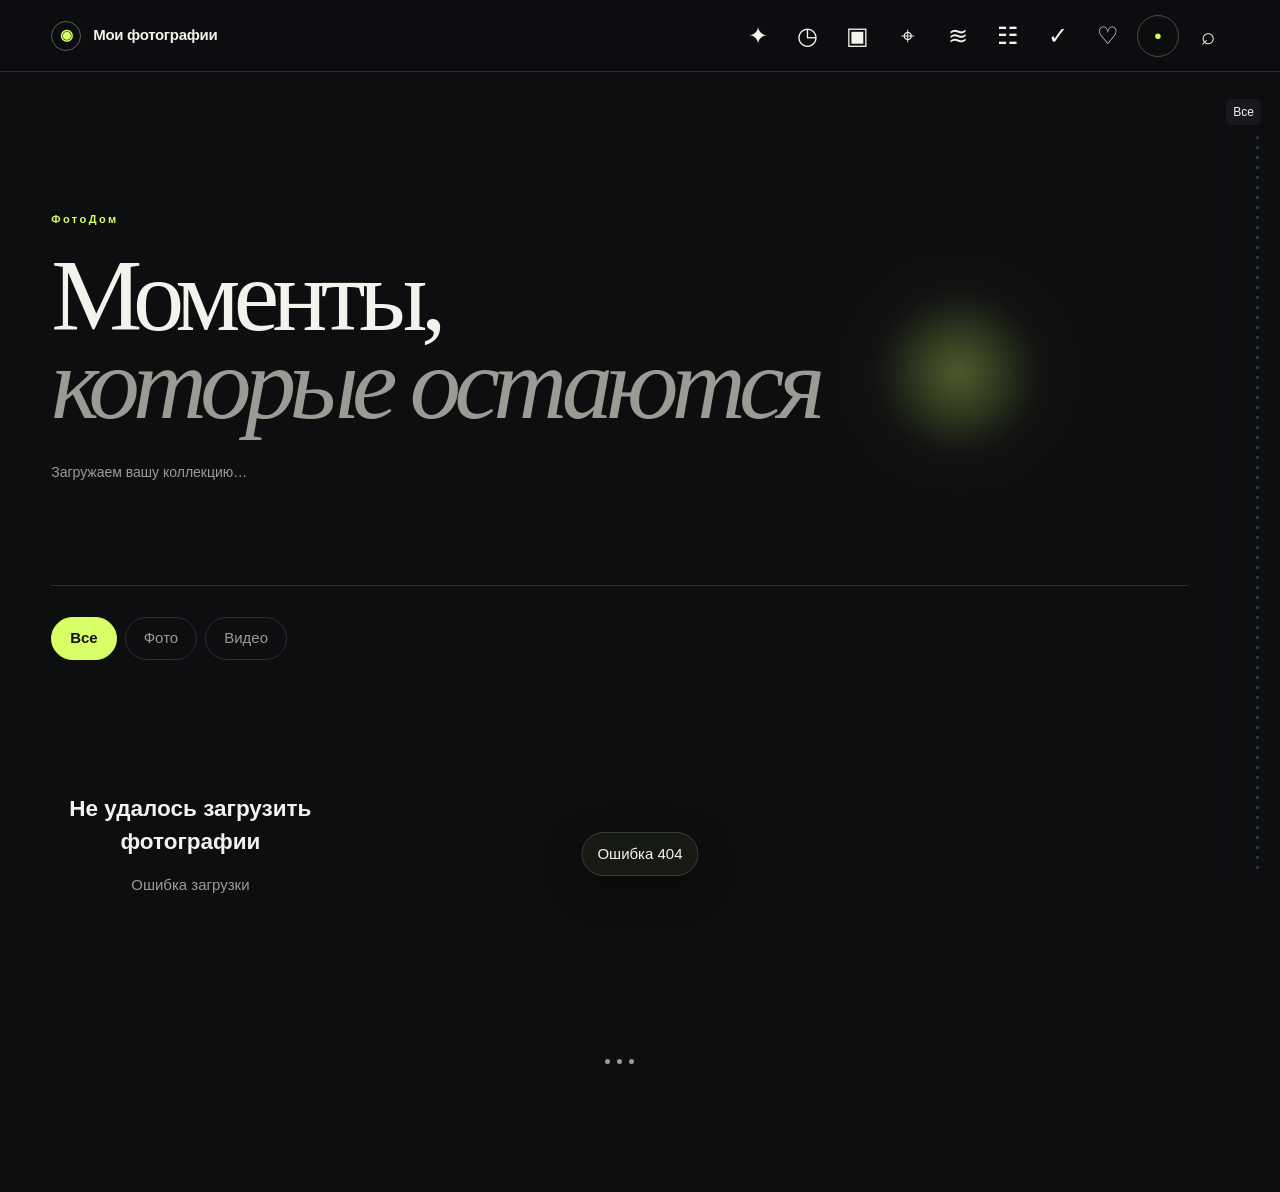
==== static/index.html @ 60731693 "Add local face recognition and people catalog" ====
<!doctype html>
<html lang="ru">
<head>
  <meta charset="utf-8">
  <meta name="viewport" content="width=device-width,initial-scale=1,viewport-fit=cover">
  <meta name="theme-color" content="#0d0e10">
  <title>ФотоДом</title>
  <link rel="stylesheet" href="/static/vendor/leaflet/leaflet.css?v=1.9.4">
  <link rel="stylesheet" href="/static/styles.css?v=14">
</head>
<body>
  <header class="topbar">
    <a class="brand" href="/" aria-label="В начало">
      <span class="brand-mark">◉</span><span>Мои фотографии</span>
    </a>
    <div class="header-actions">
      <button class="icon-button" id="smartButton" title="Умный каталог" aria-label="Открыть умный каталог">✦</button>
      <button class="icon-button" id="todayButton" title="В этот день" aria-label="Фотографии в этот день">◷</button>
      <button class="icon-button" id="albumsButton" title="Альбомы" aria-label="Открыть альбомы">▣</button>
      <button class="icon-button" id="mapButton" title="Карта" aria-label="Открыть карту">⌖</button>
      <button class="icon-button" id="duplicatesButton" title="Дубли" aria-label="Найти дубли">≋</button>
      <button class="icon-button" id="filtersButton" title="Фильтры и резервные копии" aria-label="Открыть фильтры">☷</button>
      <button class="icon-button" id="selectButton" title="Выбрать несколько" aria-label="Выбрать несколько фотографий">✓</button>
      <button class="icon-button" id="favoritesButton" title="Избранное" aria-label="Показать избранное">♡</button>
      <button class="icon-button account-button" id="accountButton" title="Аккаунт" aria-label="Открыть аккаунт">●</button>
      <button class="icon-button" id="searchButton" title="Поиск" aria-label="Открыть поиск">⌕</button>
    </div>
  </header>

  <main>
    <section class="hero">
      <p class="eyebrow">ФотоДом</p>
      <h1>Моменты,<br><em>которые остаются</em></h1>
      <p class="summary" id="summary">Загружаем вашу коллекцию…</p>
    </section>

    <section class="controls" aria-label="Фильтры">
      <div class="search-wrap" id="searchWrap">
        <span>⌕</span>
        <input id="searchInput" type="search" placeholder="Название, текст или содержание…" autocomplete="off">
        <kbd>Esc</kbd>
      </div>
      <div class="filter-row">
        <div class="tabs" role="tablist">
          <button class="tab active" data-type="all">Все</button>
          <button class="tab" data-type="image">Фото</button>
          <button class="tab" data-type="video">Видео</button>
        </div>
        <span class="result-count" id="resultCount"></span>
      </div>
      <button class="period-chip" id="periodChip" hidden><span id="periodLabel"></span><b aria-label="Сбросить период">×</b></button>
      <button class="period-chip" id="collectionChip" hidden><span id="collectionLabel"></span><b aria-label="Сбросить коллекцию">×</b></button>
    </section>

    <section id="gallery" class="gallery" aria-live="polite"></section>
    <div id="empty" class="empty" hidden><span>◌</span><h2>Ничего не найдено</h2><p>Попробуйте изменить поиск или фильтр.</p></div>
    <div id="sentinel" class="sentinel"><span></span><span></span><span></span></div>
  </main>

  <aside class="timeline" id="timeline" aria-label="Быстрый переход по датам">
    <button class="timeline-all active" id="timelineAll" title="Все годы">Все</button>
    <div class="timeline-track"><div id="timelineYears"></div></div>
    <button class="timeline-undated" id="timelineUndated" title="Файлы без достоверной даты" hidden>Без даты</button>
  </aside>
  <div class="month-picker" id="monthPicker" hidden></div>

  <dialog id="viewer" class="viewer">
    <div class="viewer-bar">
      <div><strong id="viewerName"></strong><small id="viewerMeta"></small></div>
      <div class="viewer-actions">
        <button id="albumCurrent" data-min-role="editor" aria-label="Добавить в альбом" title="Добавить в альбом">＋</button>
        <button id="favoriteCurrent" data-min-role="editor" aria-label="Добавить в избранное">♡</button>
        <a id="downloadCurrent" aria-label="Скачать" title="Скачать">↓</a>
        <button id="closeViewer" aria-label="Закрыть">×</button>
      </div>
    </div>
    <button class="nav prev" id="prevItem" aria-label="Предыдущий">‹</button>
    <div id="viewerStage" class="viewer-stage"></div>
    <button class="nav next" id="nextItem" aria-label="Следующий">›</button>
  </dialog>

  <dialog id="albumsDialog" class="panel-dialog">
    <section class="panel-shell">
      <header class="panel-header"><div><small>КОЛЛЕКЦИИ</small><h2>Альбомы</h2></div><button data-close="albumsDialog" aria-label="Закрыть">×</button></header>
      <form id="albumForm" class="album-form" data-min-role="editor">
        <input id="albumName" maxlength="80" placeholder="Название нового альбома" autocomplete="off">
        <button type="submit">Создать</button>
      </form>
      <div id="albumList" class="album-list"></div>
    </section>
  </dialog>

  <dialog id="smartDialog" class="panel-dialog smart-dialog">
    <section class="panel-shell">
      <header class="panel-header"><div><small>ЛОКАЛЬНЫЙ АНАЛИЗ</small><h2>Умный каталог</h2><p>Автоматические коллекции и поиск по тексту на фотографиях</p></div><button data-close="smartDialog" aria-label="Закрыть">×</button></header>
      <div id="smartProgress" class="smart-progress">Проверяем индекс…</div>
      <div id="smartCollections" class="smart-collections"></div>
      <footer class="smart-footer" data-min-role="admin"><span>Анализ выполняется в фоне по одному файлу.</span><button id="smartReindex">Переиндексировать</button></footer>
    </section>
  </dialog>

  <dialog id="peopleDialog" class="panel-dialog people-dialog">
    <section class="panel-shell">
      <header class="panel-header"><div><small>ЛОКАЛЬНОЕ РАСПОЗНАВАНИЕ</small><h2>Люди</h2><p id="peopleProgress">Загружаем группы…</p></div><button data-close="peopleDialog" aria-label="Закрыть">×</button></header>
      <div id="peopleList" class="people-list"></div>
      <footer class="smart-footer" data-min-role="admin"><span>Лица анализируются локально, фотографии не отправляются наружу.</span><button id="facesReindex">Переиндексировать лица</button></footer>
    </section>
  </dialog>

  <dialog id="personFacesDialog" class="panel-dialog people-dialog">
    <section class="panel-shell">
      <header class="panel-header"><div><small>ПРОВЕРКА ГРУППЫ</small><h2 id="personFacesTitle">Человек</h2><p>Ошибочное лицо можно перенести или отделить в новую группу.</p></div><button data-close="personFacesDialog" aria-label="Закрыть">×</button></header>
      <div class="person-actions" data-min-role="editor"><button id="renamePerson">Переименовать</button><button id="mergePerson">Объединить группу</button></div>
      <div id="personFacesList" class="person-faces-list"></div>
    </section>
  </dialog>

  <dialog id="albumPickerDialog" class="panel-dialog compact-dialog">
    <section class="panel-shell">
      <header class="panel-header"><div><small>ДОБАВИТЬ ФОТО</small><h2>Выберите альбом</h2></div><button data-close="albumPickerDialog" aria-label="Закрыть">×</button></header>
      <div id="albumPickerList" class="album-picker-list"></div>
    </section>
  </dialog>

  <dialog id="mapDialog" class="map-dialog">
    <header class="map-header"><div><small>МЕСТА СЪЁМКИ</small><h2>Карта фотографий</h2><p id="mapStatus"></p></div><button data-close="mapDialog" aria-label="Закрыть">×</button></header>
    <div id="mapCanvas"></div>
  </dialog>

  <dialog id="filtersDialog" class="panel-dialog compact-dialog">
    <section class="panel-shell">
      <header class="panel-header"><div><small>ТОЧНЫЙ ПОИСК</small><h2>Фильтры</h2></div><button data-close="filtersDialog" aria-label="Закрыть">×</button></header>
      <form id="filtersForm" class="filters-form">
        <label>С даты<input id="filterDateFrom" type="date"></label>
        <label>По дату<input id="filterDateTo" type="date"></label>
        <label class="wide">Камера<select id="filterCamera"><option value="">Любая камера</option></select></label>
        <label>Геопозиция<select id="filterGps"><option value="">Неважно</option><option value="yes">Есть</option><option value="no">Нет</option></select></label>
        <label>Размер от, МБ<input id="filterMin" type="number" min="0" step="0.1" placeholder="0"></label>
        <label>Размер до, МБ<input id="filterMax" type="number" min="0" step="0.1" placeholder="без ограничения"></label>
        <div class="form-actions wide"><button type="button" id="resetFilters">Сбросить</button><button type="submit">Применить</button></div>
      </form>
      <section class="backup-box" data-min-role="admin"><div><strong>Резервные копии базы</strong><small id="backupStatus">Проверяем…</small></div><button id="backupNow">Создать сейчас</button></section>
    </section>
  </dialog>

  <dialog id="duplicatesDialog" class="panel-dialog duplicates-dialog">
    <section class="panel-shell">
      <header class="panel-header"><div><small>БЕЗ УДАЛЕНИЯ ФАЙЛОВ</small><h2>Похожие фотографии</h2></div><button data-close="duplicatesDialog" aria-label="Закрыть">×</button></header>
      <div class="duplicate-tabs"><button class="active" data-duplicate-mode="exact">Точные копии</button><button data-duplicate-mode="similar">Похожие кадры</button></div>
      <p class="duplicate-note">Это только отчёт: приложение ничего не удаляет автоматически.</p>
      <div id="duplicateList" class="duplicate-list"></div>
    </section>
  </dialog>

  <dialog id="accountDialog" class="panel-dialog account-dialog">
    <section class="panel-shell">
      <header class="panel-header"><div><small>БЕЗОПАСНОСТЬ</small><h2 id="accountTitle">Аккаунт</h2><p id="accountRole" class="account-role"></p></div><button data-close="accountDialog" aria-label="Закрыть">×</button></header>
      <form id="passwordForm" class="account-form">
        <h3>Сменить пароль</h3>
        <label>Текущий пароль<input id="currentPassword" type="password" autocomplete="current-password" required></label>
        <label>Новый пароль<input id="newPassword" type="password" minlength="10" maxlength="256" autocomplete="new-password" required></label>
        <button type="submit">Сменить пароль</button>
      </form>
      <section class="users-section" data-min-role="admin">
        <div class="section-heading"><div><small>АДМИНИСТРИРОВАНИЕ</small><h3>Пользователи</h3></div></div>
        <form id="userForm" class="user-form">
          <input id="newUsername" maxlength="40" placeholder="Логин" autocomplete="off" required>
          <input id="newUserPassword" type="password" minlength="10" maxlength="256" placeholder="Пароль, минимум 10 символов" autocomplete="new-password" required>
          <select id="newUserRole"><option value="viewer">Просмотр</option><option value="editor">Редактор</option><option value="admin">Администратор</option></select>
          <button type="submit">Создать</button>
        </form>
        <div id="userList" class="user-list"></div>
      </section>
      <footer class="account-footer"><button id="logoutButton">Выйти из аккаунта</button></footer>
    </section>
  </dialog>

  <div id="selectionBar" class="selection-bar" hidden>
    <strong id="selectionCount">0 выбрано</strong>
    <button id="selectFavorite" data-min-role="editor">♥ В избранное</button>
    <button id="selectAlbum" data-min-role="editor">＋ В альбом</button>
    <button id="selectDownload">↓ ZIP</button>
    <button id="selectCancel">Отмена</button>
  </div>

  <div id="toast" class="toast" role="status" aria-live="polite"></div>
  <script src="/static/vendor/leaflet/leaflet.js?v=1.9.4" defer></script>
  <script src="/static/app.js?v=14" defer></script>
</body>
</html>
---- static/vendor/leaflet/leaflet.css ----
/* required styles */

.leaflet-pane,
.leaflet-tile,
.leaflet-marker-icon,
.leaflet-marker-shadow,
.leaflet-tile-container,
.leaflet-pane > svg,
.leaflet-pane > canvas,
.leaflet-zoom-box,
.leaflet-image-layer,
.leaflet-layer {
	position: absolute;
	left: 0;
	top: 0;
	}
.leaflet-container {
	overflow: hidden;
	}
.leaflet-tile,
.leaflet-marker-icon,
.leaflet-marker-shadow {
	-webkit-user-select: none;
	   -moz-user-select: none;
	        user-select: none;
	  -webkit-user-drag: none;
	}
/* Prevents IE11 from highlighting tiles in blue */
.leaflet-tile::selection {
	background: transparent;
}
/* Safari renders non-retina tile on retina better with this, but Chrome is worse */
.leaflet-safari .leaflet-tile {
	image-rendering: -webkit-optimize-contrast;
	}
/* hack that prevents hw layers "stretching" when loading new tiles */
.leaflet-safari .leaflet-tile-container {
	width: 1600px;
	height: 1600px;
	-webkit-transform-origin: 0 0;
	}
.leaflet-marker-icon,
.leaflet-marker-shadow {
	display: block;
	}
/* .leaflet-container svg: reset svg max-width decleration shipped in Joomla! (joomla.org) 3.x */
/* .leaflet-container img: map is broken in FF if you have max-width: 100% on tiles */
.leaflet-container .leaflet-overlay-pane svg {
	max-width: none !important;
	max-height: none !important;
	}
.leaflet-container .leaflet-marker-pane img,
.leaflet-container .leaflet-shadow-pane img,
.leaflet-container .leaflet-tile-pane img,
.leaflet-container img.leaflet-image-layer,
.leaflet-container .leaflet-tile {
	max-width: none !important;
	max-height: none !important;
	width: auto;
	padding: 0;
	}

.leaflet-container img.leaflet-tile {
	/* See: https://bugs.chromium.org/p/chromium/issues/detail?id=600120 */
	mix-blend-mode: plus-lighter;
}

.leaflet-container.leaflet-touch-zoom {
	-ms-touch-action: pan-x pan-y;
	touch-action: pan-x pan-y;
	}
.leaflet-container.leaflet-touch-drag {
	-ms-touch-action: pinch-zoom;
	/* Fallback for FF which doesn't support pinch-zoom */
	touch-action: none;
	touch-action: pinch-zoom;
}
.leaflet-container.leaflet-touch-drag.leaflet-touch-zoom {
	-ms-touch-action: none;
	touch-action: none;
}
.leaflet-container {
	-webkit-tap-highlight-color: transparent;
}
.leaflet-container a {
	-webkit-tap-highlight-color: rgba(51, 181, 229, 0.4);
}
.leaflet-tile {
	filter: inherit;
	visibility: hidden;
	}
.leaflet-tile-loaded {
	visibility: inherit;
	}
.leaflet-zoom-box {
	width: 0;
	height: 0;
	-moz-box-sizing: border-box;
	     box-sizing: border-box;
	z-index: 800;
	}
/* workaround for https://bugzilla.mozilla.org/show_bug.cgi?id=888319 */
.leaflet-overlay-pane svg {
	-moz-user-select: none;
	}

.leaflet-pane         { z-index: 400; }

.leaflet-tile-pane    { z-index: 200; }
.leaflet-overlay-pane { z-index: 400; }
.leaflet-shadow-pane  { z-index: 500; }
.leaflet-marker-pane  { z-index: 600; }
.leaflet-tooltip-pane   { z-index: 650; }
.leaflet-popup-pane   { z-index: 700; }

.leaflet-map-pane canvas { z-index: 100; }
.leaflet-map-pane svg    { z-index: 200; }

.leaflet-vml-shape {
	width: 1px;
	height: 1px;
	}
.lvml {
	behavior: url(#default#VML);
	display: inline-block;
	position: absolute;
	}


/* control positioning */

.leaflet-control {
	position: relative;
	z-index: 800;
	pointer-events: visiblePainted; /* IE 9-10 doesn't have auto */
	pointer-events: auto;
	}
.leaflet-top,
.leaflet-bottom {
	position: absolute;
	z-index: 1000;
	pointer-events: none;
	}
.leaflet-top {
	top: 0;
	}
.leaflet-right {
	right: 0;
	}
.leaflet-bottom {
	bottom: 0;
	}
.leaflet-left {
	left: 0;
	}
.leaflet-control {
	float: left;
	clear: both;
	}
.leaflet-right .leaflet-control {
	float: right;
	}
.leaflet-top .leaflet-control {
	margin-top: 10px;
	}
.leaflet-bottom .leaflet-control {
	margin-bottom: 10px;
	}
.leaflet-left .leaflet-control {
	margin-left: 10px;
	}
.leaflet-right .leaflet-control {
	margin-right: 10px;
	}


/* zoom and fade animations */

.leaflet-fade-anim .leaflet-popup {
	opacity: 0;
	-webkit-transition: opacity 0.2s linear;
	   -moz-transition: opacity 0.2s linear;
	        transition: opacity 0.2s linear;
	}
.leaflet-fade-anim .leaflet-map-pane .leaflet-popup {
	opacity: 1;
	}
.leaflet-zoom-animated {
	-webkit-transform-origin: 0 0;
	    -ms-transform-origin: 0 0;
	        transform-origin: 0 0;
	}
svg.leaflet-zoom-animated {
	will-change: transform;
}

.leaflet-zoom-anim .leaflet-zoom-animated {
	-webkit-transition: -webkit-transform 0.25s cubic-bezier(0,0,0.25,1);
	   -moz-transition:    -moz-transform 0.25s cubic-bezier(0,0,0.25,1);
	        transition:         transform 0.25s cubic-bezier(0,0,0.25,1);
	}
.leaflet-zoom-anim .leaflet-tile,
.leaflet-pan-anim .leaflet-tile {
	-webkit-transition: none;
	   -moz-transition: none;
	        transition: none;
	}

.leaflet-zoom-anim .leaflet-zoom-hide {
	visibility: hidden;
	}


/* cursors */

.leaflet-interactive {
	cursor: pointer;
	}
.leaflet-grab {
	cursor: -webkit-grab;
	cursor:    -moz-grab;
	cursor:         grab;
	}
.leaflet-crosshair,
.leaflet-crosshair .leaflet-interactive {
	cursor: crosshair;
	}
.leaflet-popup-pane,
.leaflet-control {
	cursor: auto;
	}
.leaflet-dragging .leaflet-grab,
.leaflet-dragging .leaflet-grab .leaflet-interactive,
.leaflet-dragging .leaflet-marker-draggable {
	cursor: move;
	cursor: -webkit-grabbing;
	cursor:    -moz-grabbing;
	cursor:         grabbing;
	}

/* marker & overlays interactivity */
.leaflet-marker-icon,
.leaflet-marker-shadow,
.leaflet-image-layer,
.leaflet-pane > svg path,
.leaflet-tile-container {
	pointer-events: none;
	}

.leaflet-marker-icon.leaflet-interactive,
.leaflet-image-layer.leaflet-interactive,
.leaflet-pane > svg path.leaflet-interactive,
svg.leaflet-image-layer.leaflet-interactive path {
	pointer-events: visiblePainted; /* IE 9-10 doesn't have auto */
	pointer-events: auto;
	}

/* visual tweaks */

.leaflet-container {
	background: #ddd;
	outline-offset: 1px;
	}
.leaflet-container a {
	color: #0078A8;
	}
.leaflet-zoom-box {
	border: 2px dotted #38f;
	background: rgba(255,255,255,0.5);
	}


/* general typography */
.leaflet-container {
	font-family: "Helvetica Neue", Arial, Helvetica, sans-serif;
	font-size: 12px;
	font-size: 0.75rem;
	line-height: 1.5;
	}


/* general toolbar styles */

.leaflet-bar {
	box-shadow: 0 1px 5px rgba(0,0,0,0.65);
	border-radius: 4px;
	}
.leaflet-bar a {
	background-color: #fff;
	border-bottom: 1px solid #ccc;
	width: 26px;
	height: 26px;
	line-height: 26px;
	display: block;
	text-align: center;
	text-decoration: none;
	color: black;
	}
.leaflet-bar a,
.leaflet-control-layers-toggle {
	background-position: 50% 50%;
	background-repeat: no-repeat;
	display: block;
	}
.leaflet-bar a:hover,
.leaflet-bar a:focus {
	background-color: #f4f4f4;
	}
.leaflet-bar a:first-child {
	border-top-left-radius: 4px;
	border-top-right-radius: 4px;
	}
.leaflet-bar a:last-child {
	border-bottom-left-radius: 4px;
	border-bottom-right-radius: 4px;
	border-bottom: none;
	}
.leaflet-bar a.leaflet-disabled {
	cursor: default;
	background-color: #f4f4f4;
	color: #bbb;
	}

.leaflet-touch .leaflet-bar a {
	width: 30px;
	height: 30px;
	line-height: 30px;
	}
.leaflet-touch .leaflet-bar a:first-child {
	border-top-left-radius: 2px;
	border-top-right-radius: 2px;
	}
.leaflet-touch .leaflet-bar a:last-child {
	border-bottom-left-radius: 2px;
	border-bottom-right-radius: 2px;
	}

/* zoom control */

.leaflet-control-zoom-in,
.leaflet-control-zoom-out {
	font: bold 18px 'Lucida Console', Monaco, monospace;
	text-indent: 1px;
	}

.leaflet-touch .leaflet-control-zoom-in, .leaflet-touch .leaflet-control-zoom-out  {
	font-size: 22px;
	}


/* layers control */

.leaflet-control-layers {
	box-shadow: 0 1px 5px rgba(0,0,0,0.4);
	background: #fff;
	border-radius: 5px;
	}
.leaflet-control-layers-toggle {
	background-image: url(images/layers.png);
	width: 36px;
	height: 36px;
	}
.leaflet-retina .leaflet-control-layers-toggle {
	background-image: url(images/layers-2x.png);
	background-size: 26px 26px;
	}
.leaflet-touch .leaflet-control-layers-toggle {
	width: 44px;
	height: 44px;
	}
.leaflet-control-layers .leaflet-control-layers-list,
.leaflet-control-layers-expanded .leaflet-control-layers-toggle {
	display: none;
	}
.leaflet-control-layers-expanded .leaflet-control-layers-list {
	display: block;
	position: relative;
	}
.leaflet-control-layers-expanded {
	padding: 6px 10px 6px 6px;
	color: #333;
	background: #fff;
	}
.leaflet-control-layers-scrollbar {
	overflow-y: scroll;
	overflow-x: hidden;
	padding-right: 5px;
	}
.leaflet-control-layers-selector {
	margin-top: 2px;
	position: relative;
	top: 1px;
	}
.leaflet-control-layers label {
	display: block;
	font-size: 13px;
	font-size: 1.08333em;
	}
.leaflet-control-layers-separator {
	height: 0;
	border-top: 1px solid #ddd;
	margin: 5px -10px 5px -6px;
	}

/* Default icon URLs */
.leaflet-default-icon-path { /* used only in path-guessing heuristic, see L.Icon.Default */
	background-image: url(images/marker-icon.png);
	}


/* attribution and scale controls */

.leaflet-container .leaflet-control-attribution {
	background: #fff;
	background: rgba(255, 255, 255, 0.8);
	margin: 0;
	}
.leaflet-control-attribution,
.leaflet-control-scale-line {
	padding: 0 5px;
	color: #333;
	line-height: 1.4;
	}
.leaflet-control-attribution a {
	text-decoration: none;
	}
.leaflet-control-attribution a:hover,
.leaflet-control-attribution a:focus {
	text-decoration: underline;
	}
.leaflet-attribution-flag {
	display: inline !important;
	vertical-align: baseline !important;
	width: 1em;
	height: 0.6669em;
	}
.leaflet-left .leaflet-control-scale {
	margin-left: 5px;
	}
.leaflet-bottom .leaflet-control-scale {
	margin-bottom: 5px;
	}
.leaflet-control-scale-line {
	border: 2px solid #777;
	border-top: none;
	line-height: 1.1;
	padding: 2px 5px 1px;
	white-space: nowrap;
	-moz-box-sizing: border-box;
	     box-sizing: border-box;
	background: rgba(255, 255, 255, 0.8);
	text-shadow: 1px 1px #fff;
	}
.leaflet-control-scale-line:not(:first-child) {
	border-top: 2px solid #777;
	border-bottom: none;
	margin-top: -2px;
	}
.leaflet-control-scale-line:not(:first-child):not(:last-child) {
	border-bottom: 2px solid #777;
	}

.leaflet-touch .leaflet-control-attribution,
.leaflet-touch .leaflet-control-layers,
.leaflet-touch .leaflet-bar {
	box-shadow: none;
	}
.leaflet-touch .leaflet-control-layers,
.leaflet-touch .leaflet-bar {
	border: 2px solid rgba(0,0,0,0.2);
	background-clip: padding-box;
	}


/* popup */

.leaflet-popup {
	position: absolute;
	text-align: center;
	margin-bottom: 20px;
	}
.leaflet-popup-content-wrapper {
	padding: 1px;
	text-align: left;
	border-radius: 12px;
	}
.leaflet-popup-content {
	margin: 13px 24px 13px 20px;
	line-height: 1.3;
	font-size: 13px;
	font-size: 1.08333em;
	min-height: 1px;
	}
.leaflet-popup-content p {
	margin: 17px 0;
	margin: 1.3em 0;
	}
.leaflet-popup-tip-container {
	width: 40px;
	height: 20px;
	position: absolute;
	left: 50%;
	margin-top: -1px;
	margin-left: -20px;
	overflow: hidden;
	pointer-events: none;
	}
.leaflet-popup-tip {
	width: 17px;
	height: 17px;
	padding: 1px;

	margin: -10px auto 0;
	pointer-events: auto;

	-webkit-transform: rotate(45deg);
	   -moz-transform: rotate(45deg);
	    -ms-transform: rotate(45deg);
	        transform: rotate(45deg);
	}
.leaflet-popup-content-wrapper,
.leaflet-popup-tip {
	background: white;
	color: #333;
	box-shadow: 0 3px 14px rgba(0,0,0,0.4);
	}
.leaflet-container a.leaflet-popup-close-button {
	position: absolute;
	top: 0;
	right: 0;
	border: none;
	text-align: center;
	width: 24px;
	height: 24px;
	font: 16px/24px Tahoma, Verdana, sans-serif;
	color: #757575;
	text-decoration: none;
	background: transparent;
	}
.leaflet-container a.leaflet-popup-close-button:hover,
.leaflet-container a.leaflet-popup-close-button:focus {
	color: #585858;
	}
.leaflet-popup-scrolled {
	overflow: auto;
	}

.leaflet-oldie .leaflet-popup-content-wrapper {
	-ms-zoom: 1;
	}
.leaflet-oldie .leaflet-popup-tip {
	width: 24px;
	margin: 0 auto;

	-ms-filter: "progid:DXImageTransform.Microsoft.Matrix(M11=0.70710678, M12=0.70710678, M21=-0.70710678, M22=0.70710678)";
	filter: progid:DXImageTransform.Microsoft.Matrix(M11=0.70710678, M12=0.70710678, M21=-0.70710678, M22=0.70710678);
	}

.leaflet-oldie .leaflet-control-zoom,
.leaflet-oldie .leaflet-control-layers,
.leaflet-oldie .leaflet-popup-content-wrapper,
.leaflet-oldie .leaflet-popup-tip {
	border: 1px solid #999;
	}


/* div icon */

.leaflet-div-icon {
	background: #fff;
	border: 1px solid #666;
	}


/* Tooltip */
/* Base styles for the element that has a tooltip */
.leaflet-tooltip {
	position: absolute;
	padding: 6px;
	background-color: #fff;
	border: 1px solid #fff;
	border-radius: 3px;
	color: #222;
	white-space: nowrap;
	-webkit-user-select: none;
	-moz-user-select: none;
	-ms-user-select: none;
	user-select: none;
	pointer-events: none;
	box-shadow: 0 1px 3px rgba(0,0,0,0.4);
	}
.leaflet-tooltip.leaflet-interactive {
	cursor: pointer;
	pointer-events: auto;
	}
.leaflet-tooltip-top:before,
.leaflet-tooltip-bottom:before,
.leaflet-tooltip-left:before,
.leaflet-tooltip-right:before {
	position: absolute;
	pointer-events: none;
	border: 6px solid transparent;
	background: transparent;
	content: "";
	}

/* Directions */

.leaflet-tooltip-bottom {
	margin-top: 6px;
}
.leaflet-tooltip-top {
	margin-top: -6px;
}
.leaflet-tooltip-bottom:before,
.leaflet-tooltip-top:before {
	left: 50%;
	margin-left: -6px;
	}
.leaflet-tooltip-top:before {
	bottom: 0;
	margin-bottom: -12px;
	border-top-color: #fff;
	}
.leaflet-tooltip-bottom:before {
	top: 0;
	margin-top: -12px;
	margin-left: -6px;
	border-bottom-color: #fff;
	}
.leaflet-tooltip-left {
	margin-left: -6px;
}
.leaflet-tooltip-right {
	margin-left: 6px;
}
.leaflet-tooltip-left:before,
.leaflet-tooltip-right:before {
	top: 50%;
	margin-top: -6px;
	}
.leaflet-tooltip-left:before {
	right: 0;
	margin-right: -12px;
	border-left-color: #fff;
	}
.leaflet-tooltip-right:before {
	left: 0;
	margin-left: -12px;
	border-right-color: #fff;
	}

/* Printing */

@media print {
	/* Prevent printers from removing background-images of controls. */
	.leaflet-control {
		-webkit-print-color-adjust: exact;
		print-color-adjust: exact;
		}
	}
---- static/styles.css ----
:root { color-scheme: dark; --bg:#0d0e10; --panel:#17191c; --text:#f4f2ec; --muted:#9b9b95; --accent:#d7ff66; --line:#2b2d31; }
* { box-sizing:border-box; }
[hidden] { display:none!important; }
html { background:var(--bg); scroll-behavior:smooth; }
body { margin:0; background:var(--bg); color:var(--text); font:15px/1.5 Inter,ui-sans-serif,-apple-system,BlinkMacSystemFont,"Segoe UI",sans-serif; }
button,input { font:inherit; }
button,a { -webkit-tap-highlight-color:transparent; }
.topbar { height:72px; padding:0 clamp(20px,4vw,64px); display:flex; align-items:center; justify-content:space-between; border-bottom:1px solid var(--line); position:sticky; top:0; z-index:20; background:color-mix(in srgb,var(--bg) 88%,transparent); backdrop-filter:blur(18px); }
.brand { display:flex; gap:12px; align-items:center; color:var(--text); text-decoration:none; font-weight:650; letter-spacing:-.02em; }
.brand-mark { width:30px; height:30px; display:grid; place-items:center; border:1px solid #5d604f; border-radius:50%; color:var(--accent); }
.header-actions,.viewer-actions { display:flex; gap:8px; }
.icon-button,.viewer-actions button,.viewer-actions a { border:0; background:transparent; color:var(--text); width:42px; height:42px; border-radius:50%; display:grid; place-items:center; cursor:pointer; text-decoration:none; font-size:24px; }
.icon-button:hover,.viewer-actions button:hover,.viewer-actions a:hover { background:var(--panel); }
.icon-button.active { color:#111; background:var(--accent); }
main { padding:0 max(92px,clamp(14px,4vw,64px)) 80px clamp(14px,4vw,64px); max-width:1800px; margin:auto; }
.hero { padding:clamp(68px,10vw,150px) 0 clamp(58px,8vw,110px); border-bottom:1px solid var(--line); position:relative; }
.hero::after { content:""; position:absolute; right:5%; top:25%; width:min(27vw,360px); aspect-ratio:1; background:radial-gradient(circle,var(--accent) 0,rgba(215,255,102,.05) 33%,transparent 69%); filter:blur(10px); opacity:.34; pointer-events:none; }
.eyebrow { color:var(--accent); letter-spacing:.22em; font-size:11px; font-weight:750; }
h1 { font-family:Georgia,"Times New Roman",serif; font-size:clamp(52px,8vw,124px); line-height:.86; letter-spacing:-.065em; margin:24px 0 34px; font-weight:400; max-width:1050px; }
h1 em { color:var(--muted); font-weight:400; }
.summary { color:var(--muted); margin:0; font-size:14px; }
.summary.storage-warning { display:inline-block; padding:10px 13px; border:1px solid #76523a; border-radius:10px; color:#ffd0a6; background:#2b1d15; }
.controls { padding:30px 0 22px; position:relative; }
.filter-row { display:flex; align-items:center; justify-content:space-between; gap:20px; }
.tabs { display:flex; gap:8px; }
.tab { color:var(--muted); border:1px solid var(--line); background:transparent; border-radius:999px; padding:9px 18px; cursor:pointer; }
.tab:hover { color:var(--text); }
.tab.active { color:#111; background:var(--accent); border-color:var(--accent); font-weight:700; }
.result-count { color:var(--muted); font-size:13px; }
.period-chip { margin-top:18px; border:1px solid #59613d; color:var(--accent); background:#20251b; border-radius:999px; padding:7px 10px 7px 14px; display:inline-flex; align-items:center; gap:10px; cursor:pointer; }
.period-chip b { font-size:18px; line-height:1; font-weight:400; color:var(--text); }
.search-wrap { display:flex; align-items:center; gap:12px; max-height:0; opacity:0; overflow:hidden; transition:.25s; border-bottom:1px solid transparent; }
.search-wrap.open { max-height:65px; opacity:1; margin-bottom:24px; border-color:var(--line); padding-bottom:13px; }
.search-wrap input { flex:1; border:0; outline:0; background:transparent; color:var(--text); font-size:clamp(18px,3vw,28px); }
.search-wrap kbd { color:var(--muted); border:1px solid var(--line); border-radius:5px; padding:2px 7px; }
.gallery { display:grid; grid-template-columns:repeat(4,minmax(0,1fr)); gap:clamp(4px,.6vw,10px); }
.month-title { grid-column:1/-1; padding:36px 0 12px; display:flex; align-items:baseline; gap:14px; font-family:Georgia,serif; font-size:28px; }
.month-title span { color:var(--muted); font:11px Inter,sans-serif; letter-spacing:.14em; text-transform:uppercase; }
.tile { margin:0; min-width:0; aspect-ratio:1; position:relative; overflow:hidden; background:var(--panel); cursor:zoom-in; }
.tile:nth-of-type(7n+2),.tile:nth-of-type(7n+5) { grid-row:span 2; aspect-ratio:auto; }
.tile img,.tile>video { width:100%; height:100%; object-fit:cover; display:block; transition:transform .55s cubic-bezier(.2,.7,.2,1),opacity .3s; }
.tile img { opacity:0; }
.tile img.loaded { opacity:1; }
.tile:hover img,.tile:hover>video { transform:scale(1.025); }
.tile-overlay { position:absolute; z-index:1; inset:auto 0 0; padding:32px 12px 40px; background:linear-gradient(transparent,rgba(0,0,0,.72)); display:flex; justify-content:space-between; align-items:end; opacity:0; transition:.2s; }
.tile:hover .tile-overlay { opacity:1; }
.selection-check { display:none; position:absolute; z-index:4; left:10px; top:10px; width:27px; height:27px; border:2px solid #fff; border-radius:50%; background:rgba(5,6,7,.55); place-items:center; font-weight:800; }
.selecting .selection-check { display:grid; }.tile.selected::after { content:""; position:absolute; z-index:3; inset:0; border:4px solid var(--accent); background:rgba(215,255,102,.1); pointer-events:none; }.tile.selected .selection-check { color:#111; border-color:var(--accent); background:var(--accent); }
.tile-name { overflow:hidden; text-overflow:ellipsis; white-space:nowrap; font-size:12px; }
.tile-date { position:absolute; z-index:2; left:10px; bottom:9px; padding:5px 8px; border:1px solid rgba(255,255,255,.13); border-radius:999px; color:#fff; background:rgba(7,8,9,.67); box-shadow:0 2px 12px rgba(0,0,0,.22); backdrop-filter:blur(8px); font-size:11px; line-height:1; white-space:nowrap; }
.video-badge { position:absolute; top:12px; left:12px; width:38px; height:38px; border-radius:50%; background:rgba(0,0,0,.6); backdrop-filter:blur(8px); display:grid; place-items:center; font-size:12px; }
.favorite-badge { position:absolute; right:10px; top:10px; color:var(--accent); font-size:22px; text-shadow:0 1px 8px #000; }
.empty { text-align:center; color:var(--muted); padding:100px 0; }
.empty span { font-size:54px; }.empty h2 { color:var(--text); margin:10px 0 5px; }
.sentinel { height:100px; display:flex; align-items:center; justify-content:center; gap:7px; }
.sentinel span { width:5px; height:5px; border-radius:50%; background:var(--muted); animation:pulse 1s infinite alternate; }.sentinel span:nth-child(2){animation-delay:.2s}.sentinel span:nth-child(3){animation-delay:.4s}
.timeline { position:fixed; z-index:18; right:12px; top:91px; bottom:20px; width:70px; padding:8px 0; display:flex; flex-direction:column; align-items:flex-end; background:linear-gradient(90deg,transparent,var(--bg) 34%); user-select:none; }
.timeline-all,.timeline-year,.timeline-undated { border:0; color:var(--muted); background:transparent; cursor:pointer; font-size:12px; border-radius:7px; }
.timeline-all { margin:0 7px 8px 0; padding:4px 7px; }
.timeline-undated { margin:8px 3px 0 0; padding:5px 7px; max-width:66px; line-height:1.05; }
.timeline-all:hover,.timeline-all.active,.timeline-year:hover,.timeline-year.active,.timeline-undated:hover,.timeline-undated.active { color:var(--text); background:var(--panel); }
.timeline-track { position:relative; flex:1; width:100%; min-height:0; }
.timeline-track::after { content:""; position:absolute; right:9px; top:3px; bottom:3px; width:3px; border-radius:3px; background:repeating-linear-gradient(to bottom,#596069 0 3px,transparent 3px 10px); opacity:.45; }
#timelineYears { position:relative; z-index:1; height:100%; display:flex; flex-direction:column; justify-content:space-around; align-items:flex-end; }
.timeline-year { position:relative; padding:5px 18px 5px 6px; line-height:1; }
.timeline-year::after { content:""; position:absolute; right:8px; top:50%; width:5px; height:5px; border-radius:50%; translate:50% -50%; background:#8f969f; }
.timeline-year.active,.timeline-undated.active { color:var(--accent); }
.timeline-year.active::after { width:9px; height:9px; background:var(--accent); box-shadow:0 0 0 4px rgba(215,255,102,.12); }
.month-picker { position:fixed; z-index:30; right:84px; width:238px; padding:12px; border:1px solid var(--line); border-radius:14px; background:rgba(23,25,28,.97); box-shadow:0 18px 55px rgba(0,0,0,.45); backdrop-filter:blur(16px); }
.month-picker-header { display:flex; align-items:center; justify-content:space-between; padding:3px 5px 10px; }
.month-picker-header strong { font-family:Georgia,serif; font-size:20px; font-weight:400; }
.month-picker-header button { border:0; color:var(--muted); background:transparent; font-size:20px; cursor:pointer; }
.month-grid { display:grid; grid-template-columns:repeat(3,1fr); gap:5px; }
.month-button { border:0; border-radius:8px; padding:9px 4px; color:var(--text); background:#24272b; cursor:pointer; text-align:center; font-size:12px; }
.month-button small { display:block; color:var(--muted); font-size:9px; margin-top:2px; }
.month-button:hover,.month-button.active { color:#111; background:var(--accent); }.month-button:hover small,.month-button.active small{color:#38401f}
@keyframes pulse { to { opacity:.15; transform:translateY(-4px); } }
.viewer { position:fixed; inset:0; width:100vw; height:100vh; height:100dvh; max-width:none; max-height:none; margin:0; padding:0; border:0; overflow:hidden; background:#070809; color:var(--text); }
.viewer::backdrop { background:#08090a; }.viewer[open] { display:block; }
.viewer-bar { position:absolute; z-index:3; inset:0 0 auto; height:70px; display:flex; align-items:center; justify-content:space-between; padding:0 clamp(14px,3vw,40px); border-bottom:1px solid var(--line); background:linear-gradient(to bottom,rgba(7,8,9,.96),rgba(7,8,9,.78)); min-width:0; }
.viewer-bar>div:first-child { min-width:0; }.viewer-bar strong,.viewer-bar small { display:block; overflow:hidden; text-overflow:ellipsis; white-space:nowrap; }.viewer-bar small { color:var(--muted); font-size:11px; margin-top:2px; }
.viewer-stage { position:absolute; inset:0; width:100vw; height:100vh; height:100dvh; min-width:0; min-height:0; display:grid; place-items:center; padding:70px 60px 0; overflow:hidden; overscroll-behavior:none; }
.viewer-stage img,.viewer-stage video { display:block; width:100%; height:100%; min-width:0; min-height:0; object-fit:contain; }
.viewer[open] ~ * { overscroll-behavior:none; }
html:has(.viewer[open]),body:has(.viewer[open]) { overflow:hidden; overscroll-behavior:none; }
.nav { position:absolute; top:50%; translate:0 -50%; width:52px; height:76px; border:0; background:transparent; color:var(--text); font-size:54px; cursor:pointer; opacity:.6; }.nav:hover{opacity:1}.nav.prev{left:8px}.nav.next{right:8px}
@media(max-width:900px){.gallery{grid-template-columns:repeat(3,1fr)}.hero::after{display:none}}
@media(max-width:620px){main{padding-right:52px}.topbar{height:62px}.gallery{grid-template-columns:repeat(2,1fr)}.hero{padding:60px 0}.tile:nth-of-type(7n+2),.tile:nth-of-type(7n+5){grid-row:auto;aspect-ratio:1}.tile-overlay{opacity:1;padding-top:25px;justify-content:flex-end}.tile-name{display:none}.result-count{display:none}.viewer-bar{height:62px}.viewer-stage{padding:62px 0 0}.nav{width:42px;background:rgba(0,0,0,.25)}.month-title{padding-top:28px}.timeline{top:70px;right:2px;width:47px}.timeline-year{font-size:10px;padding-right:14px}.timeline-year::after{right:5px}.timeline-track::after{right:6px}.timeline-all{font-size:10px;margin-right:1px}.month-picker{right:48px;width:218px}}
@media(max-width:620px){main{padding-right:70px}.timeline{display:flex!important;visibility:visible;opacity:1;top:70px;right:max(2px,env(safe-area-inset-right));bottom:max(10px,env(safe-area-inset-bottom));width:62px;padding:9px 0;background:linear-gradient(90deg,rgba(13,14,16,.15),rgba(13,14,16,.97) 30%);border-left:1px solid rgba(255,255,255,.05)}.timeline-all{margin:0 9px 7px 0;padding:5px 7px;font-size:11px}.timeline-undated{margin-right:1px;max-width:59px;font-size:10px}.timeline-year{padding:7px 20px 7px 7px;font-size:12px;font-weight:650;touch-action:manipulation}.timeline-year::after{right:9px;width:6px;height:6px}.timeline-track::after{right:10px;opacity:.7}.timeline-year.active::after{width:10px;height:10px}.month-picker{right:calc(62px + env(safe-area-inset-right));max-width:calc(100vw - 74px)}}

.panel-dialog,.map-dialog { border:0; padding:0; color:var(--text); background:transparent; }
.panel-dialog::backdrop,.map-dialog::backdrop { background:rgba(2,3,4,.78); backdrop-filter:blur(8px); }
.panel-dialog { width:min(720px,calc(100vw - 28px)); max-height:min(780px,calc(100dvh - 28px)); }
.panel-shell { overflow:hidden; border:1px solid var(--line); border-radius:22px; background:#121416; box-shadow:0 25px 90px rgba(0,0,0,.58); }
.panel-header,.map-header { display:flex; align-items:center; justify-content:space-between; gap:20px; padding:24px 26px; border-bottom:1px solid var(--line); }
.panel-header small,.map-header small { color:var(--accent); font-size:10px; font-weight:750; letter-spacing:.18em; }
.panel-header h2,.map-header h2 { margin:3px 0 0; font:32px/1 Georgia,serif; }
.panel-header>button,.map-header>button { flex:0 0 auto; width:42px; height:42px; border:0; border-radius:50%; color:var(--text); background:var(--panel); cursor:pointer; font-size:24px; }
.album-form { display:flex; gap:10px; padding:20px 26px; border-bottom:1px solid var(--line); }
.album-form input { min-width:0; flex:1; padding:12px 15px; border:1px solid var(--line); border-radius:11px; outline:0; color:var(--text); background:#0d0e10; }
.album-form input:focus { border-color:#697944; box-shadow:0 0 0 3px rgba(215,255,102,.08); }
.album-form button { padding:0 18px; border:0; border-radius:11px; color:#111; background:var(--accent); cursor:pointer; font-weight:700; }
.album-list { max-height:58vh; overflow:auto; padding:12px; }
.album-card { position:relative; display:grid; grid-template-columns:76px minmax(0,1fr) 40px; gap:14px; align-items:center; min-height:76px; padding:8px; border-radius:14px; cursor:pointer; }
.album-card:hover { background:var(--panel); }
.album-cover { width:76px; height:62px; border-radius:10px; object-fit:cover; background:#24272b; }
.album-cover.empty-cover { display:grid; place-items:center; color:var(--muted); font-size:24px; }
.album-card strong,.album-card small { display:block; overflow:hidden; text-overflow:ellipsis; white-space:nowrap; }
.album-card small { color:var(--muted); margin-top:3px; }
.album-delete { width:36px; height:36px; border:0; border-radius:50%; color:var(--muted); background:transparent; cursor:pointer; font-size:19px; }
.album-delete:hover { color:#ff938e; background:#30201f; }
.album-empty { padding:55px 25px; color:var(--muted); text-align:center; }
.smart-dialog { width:min(920px,calc(100vw - 28px)); }
.smart-dialog .panel-header p { margin:7px 0 0; color:var(--muted); font-size:12px; }
.smart-progress { margin:18px 22px 4px; padding:12px 14px; border:1px solid #30352a; border-radius:11px; color:var(--muted); background:#171a15; font-size:12px; }
.smart-progress strong { color:var(--accent); }
.smart-collections { display:grid; grid-template-columns:repeat(2,minmax(0,1fr)); gap:10px; max-height:58vh; overflow:auto; padding:18px 22px 24px; }
.smart-card { position:relative; min-height:132px; overflow:hidden; padding:18px; border:1px solid var(--line); border-radius:16px; color:var(--text); background:#17191c; cursor:pointer; text-align:left; }
.smart-card:hover { border-color:#58613c; background-color:#1d2119; }
.smart-card.has-cover { background-position:center; background-size:cover; }
.smart-card.has-cover::before { content:""; position:absolute; inset:0; background:linear-gradient(90deg,rgba(10,11,12,.96),rgba(10,11,12,.62)); }
.smart-card>* { position:relative; z-index:1; }
.smart-card-icon { display:grid; place-items:center; width:35px; height:35px; margin-bottom:15px; border:1px solid #626a47; border-radius:50%; color:var(--accent); font-weight:750; }
.smart-card strong,.smart-card small { display:block; }
.smart-card strong { font:21px Georgia,serif; }
.smart-card small { margin-top:5px; color:#b0b0aa; }
.smart-card-count { position:absolute; z-index:2; right:14px; top:14px; padding:4px 8px; border-radius:999px; color:#111; background:var(--accent); font-size:11px; font-weight:800; }
.smart-card:disabled { opacity:.45; cursor:default; }
.smart-footer { display:flex; align-items:center; justify-content:space-between; gap:15px; padding:14px 22px; border-top:1px solid var(--line); color:var(--muted); font-size:11px; }
.smart-footer button { padding:9px 12px; border:1px solid #59613d; border-radius:9px; color:var(--accent); background:#20251b; cursor:pointer; }
.people-dialog { width:min(920px,calc(100vw - 28px)); }
.people-dialog .panel-header p { margin:7px 0 0; color:var(--muted); font-size:12px; }
.people-list { display:grid; grid-template-columns:repeat(4,minmax(0,1fr)); gap:10px; max-height:62vh; overflow:auto; padding:18px; }
.person-card { position:relative; min-width:0; overflow:hidden; border:1px solid var(--line); border-radius:15px; background:#17191c; }
.person-card>button:first-child { width:100%; padding:0; border:0; color:var(--text); background:transparent; cursor:pointer; text-align:left; }
.person-card img { width:100%; aspect-ratio:1; display:block; object-fit:cover; background:#24272b; }
.person-card-info { display:block; padding:10px 11px; }
.person-card strong,.person-card small { display:block; overflow:hidden; text-overflow:ellipsis; white-space:nowrap; }
.person-card small { margin-top:2px; color:var(--muted); font-size:10px; }
.person-review { position:absolute; right:7px; top:7px; width:31px; height:31px; border:1px solid rgba(255,255,255,.28); border-radius:50%; color:#fff; background:rgba(8,9,10,.72); cursor:pointer; }
.person-actions { display:flex; gap:8px; padding:14px 18px; border-bottom:1px solid var(--line); }
.person-actions button,.face-move { padding:8px 11px; border:1px solid #4c513e; border-radius:8px; color:var(--text); background:#22251e; cursor:pointer; }
.person-faces-list { display:grid; grid-template-columns:repeat(5,minmax(0,1fr)); gap:8px; max-height:65vh; overflow:auto; padding:18px; }
.face-card { position:relative; margin:0; overflow:hidden; border-radius:12px; background:#202226; }
.face-card img { width:100%; aspect-ratio:1; display:block; object-fit:cover; }
.face-card figcaption { padding:7px; color:var(--muted); font-size:10px; }
.face-move { width:100%; margin-top:5px; padding:5px; font-size:10px; }
.compact-dialog { width:min(480px,calc(100vw - 28px)); }
.album-picker-list { max-height:55vh; overflow:auto; padding:12px; }
.album-picker-button { width:100%; display:flex; justify-content:space-between; align-items:center; padding:14px 16px; border:0; border-radius:11px; color:var(--text); background:transparent; cursor:pointer; text-align:left; }
.album-picker-button:hover { background:var(--panel); }
.album-picker-button.active { color:#111; background:var(--accent); }
.album-picker-button span:last-child { font-size:18px; }

.filters-form { display:grid; grid-template-columns:1fr 1fr; gap:14px; padding:22px 26px; }
.filters-form label { display:grid; gap:6px; color:var(--muted); font-size:12px; }.filters-form .wide { grid-column:1/-1; }
.filters-form input,.filters-form select { width:100%; min-width:0; height:43px; padding:0 12px; border:1px solid var(--line); border-radius:10px; color:var(--text); background:#0d0e10; outline:0; }
.form-actions { display:flex; justify-content:flex-end; gap:9px; margin-top:4px; }.form-actions button,.backup-box button { min-height:40px; padding:0 15px; border:1px solid var(--line); border-radius:10px; color:var(--text); background:var(--panel); cursor:pointer; }.form-actions button:last-child { color:#111; border-color:var(--accent); background:var(--accent); font-weight:750; }
.backup-box { display:flex; align-items:center; justify-content:space-between; gap:15px; padding:18px 26px; border-top:1px solid var(--line); }.backup-box strong,.backup-box small { display:block; }.backup-box small { margin-top:4px; color:var(--muted); font-size:11px; }
.duplicates-dialog { width:min(900px,calc(100vw - 28px)); }.duplicate-tabs { display:flex; gap:8px; padding:18px 24px 0; }.duplicate-tabs button { padding:9px 14px; border:1px solid var(--line); border-radius:999px; color:var(--muted); background:transparent; cursor:pointer; }.duplicate-tabs button.active { color:#111; border-color:var(--accent); background:var(--accent); }
.duplicate-note { margin:14px 24px; color:var(--muted); font-size:12px; }.duplicate-list { max-height:58vh; overflow:auto; padding:0 16px 18px; }.duplicate-group { padding:14px 8px 18px; border-top:1px solid var(--line); }.duplicate-group header { display:flex; justify-content:space-between; gap:12px; margin-bottom:10px; }.duplicate-group header span { color:var(--muted); font-size:12px; }.duplicate-thumbs { display:flex; gap:8px; overflow-x:auto; }.duplicate-thumbs figure { flex:0 0 150px; margin:0; }.duplicate-thumbs img { width:150px; height:110px; display:block; border-radius:9px; object-fit:cover; }.duplicate-thumbs figcaption,.duplicate-thumbs small { display:block; overflow:hidden; text-overflow:ellipsis; white-space:nowrap; }.duplicate-thumbs figcaption { margin-top:5px; font-size:11px; }.duplicate-thumbs small { color:var(--muted); }
.index-progress { margin:8px; padding:10px 12px; border:1px solid #4b5532; border-radius:10px; color:var(--accent); background:#1b2015; font-size:12px; }
.selection-bar { position:fixed; z-index:100; left:50%; bottom:max(18px,env(safe-area-inset-bottom)); translate:-50% 0; display:flex; align-items:center; gap:8px; padding:10px 12px; border:1px solid #454a39; border-radius:16px; background:rgba(20,23,17,.96); box-shadow:0 18px 60px rgba(0,0,0,.55); backdrop-filter:blur(16px); }.selection-bar strong { padding:0 8px; white-space:nowrap; }.selection-bar button { min-height:38px; padding:0 13px; border:0; border-radius:9px; color:var(--text); background:#2a2d28; cursor:pointer; }.selection-bar button:disabled { opacity:.4; cursor:default; }

.map-dialog { width:100vw; height:100dvh; max-width:none; max-height:none; margin:0; overflow:hidden; background:#0b0c0e; }
.map-dialog[open] { display:grid; grid-template-rows:auto minmax(0,1fr); }
.map-header { z-index:2; padding:16px clamp(16px,3vw,40px); background:#101214; }
.map-header h2 { font-size:27px; }
.map-header p { margin:5px 0 0; color:var(--muted); font-size:11px; }
#mapCanvas { min-height:0; background:#1a1d20; }
.leaflet-container { font:13px/1.4 Inter,ui-sans-serif,sans-serif; background:#1a1d20; }
.leaflet-popup-content-wrapper,.leaflet-popup-tip { color:var(--text); background:#17191c; }
.leaflet-popup-content { margin:10px; }
.map-popup { width:180px; }
.map-popup img { display:block; width:180px; height:120px; border-radius:8px; object-fit:cover; margin-bottom:8px; }
.map-popup strong,.map-popup small { display:block; overflow:hidden; text-overflow:ellipsis; white-space:nowrap; }
.map-popup small { color:var(--muted); margin-top:2px; }
.photo-marker { stroke:var(--accent); fill:#1b2112; fill-opacity:.86; }

.toast { position:fixed; z-index:1000; left:50%; bottom:24px; translate:-50% 18px; max-width:min(440px,calc(100vw - 30px)); padding:10px 15px; border:1px solid #3a4030; border-radius:999px; color:var(--text); background:rgba(24,27,21,.96); box-shadow:0 12px 40px rgba(0,0,0,.4); opacity:0; pointer-events:none; transition:.2s; text-align:center; }
.toast.show { translate:-50% 0; opacity:1; }
.metadata-line { color:var(--muted); }
.account-button { border:1px solid #474b3e; color:var(--accent); font-size:13px; font-weight:800; }
.account-dialog { width:min(820px,calc(100vw - 28px)); }.account-role { margin:6px 0 0; color:var(--muted); font-size:12px; }
.account-form { display:grid; grid-template-columns:1fr 1fr auto; gap:10px; align-items:end; padding:20px 26px; border-bottom:1px solid var(--line); }.account-form h3 { grid-column:1/-1; margin:0 0 3px; }.account-form label { display:grid; gap:5px; color:var(--muted); font-size:11px; }
.account-form input,.user-form input,.user-form select,.user-card input,.user-card select { min-width:0; height:42px; padding:0 12px; border:1px solid var(--line); border-radius:9px; outline:0; color:var(--text); background:#0d0e10; }
.account-form button,.user-form button,.user-save { min-height:42px; padding:0 15px; border:0; border-radius:9px; color:#111; background:var(--accent); cursor:pointer; font-weight:700; }
.users-section { padding:20px 26px; }.section-heading small { color:var(--accent); font-size:10px; letter-spacing:.16em; }.section-heading h3 { margin:3px 0 14px; font:25px Georgia,serif; }
.user-form { display:grid; grid-template-columns:1fr 1.5fr 150px auto; gap:8px; padding-bottom:16px; border-bottom:1px solid var(--line); }.user-list { max-height:310px; overflow:auto; }
.user-card { display:grid; grid-template-columns:minmax(120px,1fr) 130px 100px minmax(160px,1fr) auto; gap:8px; align-items:center; padding:12px 0; border-bottom:1px solid var(--line); }.user-identity strong,.user-identity small { display:block; overflow:hidden; text-overflow:ellipsis; white-space:nowrap; }.user-identity small { color:var(--muted); font-size:10px; }.user-active { color:var(--muted); font-size:12px; white-space:nowrap; }.user-active input { width:auto; height:auto; }
.account-footer { display:flex; justify-content:flex-end; padding:15px 26px; border-top:1px solid var(--line); }.account-footer button { padding:10px 14px; border:1px solid #5c3330; border-radius:9px; color:#ffaaa3; background:#291817; cursor:pointer; }
.login-page { min-height:100dvh; background:radial-gradient(circle at 72% 22%,rgba(215,255,102,.13),transparent 32%),var(--bg); }.login-main { min-height:100dvh; display:grid; place-items:center; padding:20px; }.login-card { width:min(430px,100%); padding:38px; border:1px solid var(--line); border-radius:24px; background:rgba(18,20,22,.92); box-shadow:0 28px 100px rgba(0,0,0,.5); }.login-brand { margin-bottom:44px; }.login-card h1 { margin:12px 0 18px; font-size:51px; line-height:.95; letter-spacing:-.045em; }.login-card>p:not(.eyebrow) { color:var(--muted); }.login-form { display:grid; gap:15px; margin-top:30px; }.login-form label { display:grid; gap:6px; color:var(--muted); font-size:12px; }.login-form input { height:48px; padding:0 14px; border:1px solid var(--line); border-radius:11px; outline:0; color:var(--text); background:#0a0b0d; font-size:16px; }.login-form input:focus { border-color:#75864a; box-shadow:0 0 0 3px rgba(215,255,102,.09); }.login-form button { height:48px; border:0; border-radius:11px; color:#111; background:var(--accent); cursor:pointer; font-weight:800; }.login-form button:disabled { opacity:.55; }.login-error { margin:0; padding:9px 11px; border:1px solid #693b37; border-radius:9px; color:#ffb0a9; background:#2b1918; font-size:12px; }.login-note { display:block; margin-top:20px; color:var(--muted); }

@media(max-width:620px){
  .brand span:last-child{display:none}.topbar{padding-left:10px;padding-right:6px}.brand-mark{width:27px;height:27px}.header-actions{gap:0}.icon-button{width:33px;height:37px;font-size:19px}
  .panel-dialog{width:calc(100vw - 16px);max-height:calc(100dvh - 16px)}.panel-header,.map-header{padding:16px}.panel-header h2,.map-header h2{font-size:24px}.album-form{padding:14px;flex-direction:column}.album-form button{height:42px}.album-list{padding:7px}.album-card{grid-template-columns:64px minmax(0,1fr) 36px}.album-cover{width:64px;height:56px}
  .map-popup,.map-popup img{width:145px}.map-popup img{height:96px}
  .filters-form{padding:16px;gap:11px}.backup-box{align-items:flex-start;padding:16px;flex-direction:column}.duplicate-list{max-height:64vh}.selection-bar{left:8px;right:8px;translate:0;overflow-x:auto;justify-content:flex-start}.selection-bar strong,.selection-bar button{flex:0 0 auto}.selection-bar button{font-size:12px}
  .smart-progress{margin:12px 12px 0}.smart-collections{grid-template-columns:1fr;max-height:62vh;padding:12px}.smart-card{min-height:112px}.smart-footer{align-items:flex-start;padding:12px;flex-direction:column}
  .people-list{grid-template-columns:repeat(2,minmax(0,1fr));padding:10px}.person-faces-list{grid-template-columns:repeat(3,minmax(0,1fr));padding:10px}.person-actions{padding:10px}
  .account-form{grid-template-columns:1fr;padding:16px}.account-form h3{grid-column:1}.users-section{padding:16px}.user-form{grid-template-columns:1fr}.user-card{grid-template-columns:1fr 1fr}.user-identity,.user-password{grid-column:1/-1}.account-footer{padding:14px 16px}.login-card{padding:28px 22px}.login-card h1{font-size:43px}.login-brand{margin-bottom:34px}
}
@media(prefers-reduced-motion:reduce){*{scroll-behavior:auto!important;animation:none!important;transition:none!important}}
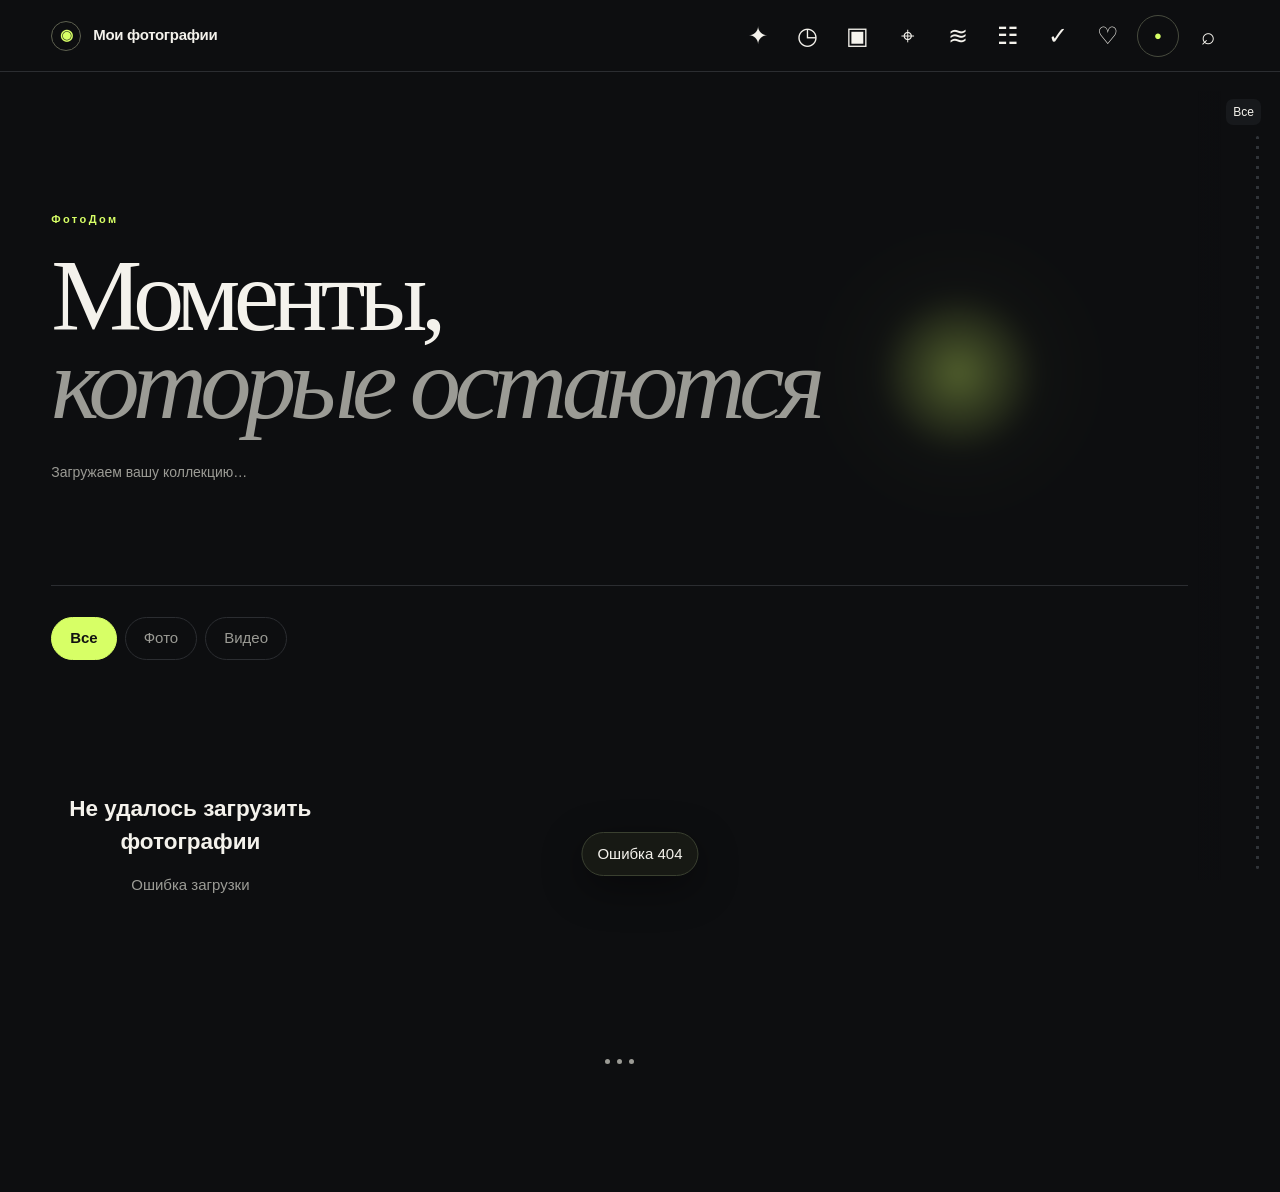
==== commit b05463de: "Prevent gallery flicker during infinite scroll" ====
--- a/static/index.html
+++ b/static/index.html
@@ -6,7 +6,7 @@
   <meta name="theme-color" content="#0d0e10">
   <title>ФотоДом</title>
   <link rel="stylesheet" href="/static/vendor/leaflet/leaflet.css?v=1.9.4">
-  <link rel="stylesheet" href="/static/styles.css?v=14">
+  <link rel="stylesheet" href="/static/styles.css?v=16">
 </head>
 <body>
   <header class="topbar">
@@ -102,6 +102,14 @@
   <dialog id="peopleDialog" class="panel-dialog people-dialog">
     <section class="panel-shell">
       <header class="panel-header"><div><small>ЛОКАЛЬНОЕ РАСПОЗНАВАНИЕ</small><h2>Люди</h2><p id="peopleProgress">Загружаем группы…</p></div><button data-close="peopleDialog" aria-label="Закрыть">×</button></header>
+      <div class="people-filter-bar">
+        <div class="people-mode" role="group" aria-label="Режим поиска людей">
+          <button type="button" data-people-mode="all">Все выбранные</button>
+          <button type="button" data-people-mode="any">Любой выбранный</button>
+        </div>
+        <span id="peopleSelectionCount">Никто не выбран</span>
+        <button type="button" id="peopleApply" disabled>Показать</button>
+      </div>
       <div id="peopleList" class="people-list"></div>
       <footer class="smart-footer" data-min-role="admin"><span>Лица анализируются локально, фотографии не отправляются наружу.</span><button id="facesReindex">Переиндексировать лица</button></footer>
     </section>
@@ -185,6 +193,6 @@
 
   <div id="toast" class="toast" role="status" aria-live="polite"></div>
   <script src="/static/vendor/leaflet/leaflet.js?v=1.9.4" defer></script>
-  <script src="/static/app.js?v=14" defer></script>
+  <script src="/static/app.js?v=16" defer></script>
 </body>
 </html>
--- a/static/styles.css
+++ b/static/styles.css
@@ -5,7 +5,7 @@
 body { margin:0; background:var(--bg); color:var(--text); font:15px/1.5 Inter,ui-sans-serif,-apple-system,BlinkMacSystemFont,"Segoe UI",sans-serif; }
 button,input { font:inherit; }
 button,a { -webkit-tap-highlight-color:transparent; }
-.topbar { height:72px; padding:0 clamp(20px,4vw,64px); display:flex; align-items:center; justify-content:space-between; border-bottom:1px solid var(--line); position:sticky; top:0; z-index:20; background:color-mix(in srgb,var(--bg) 88%,transparent); backdrop-filter:blur(18px); }
+.topbar { height:72px; padding:0 clamp(20px,4vw,64px); display:flex; align-items:center; justify-content:space-between; border-bottom:1px solid var(--line); position:sticky; top:0; z-index:20; isolation:isolate; background:var(--bg); }
 .brand { display:flex; gap:12px; align-items:center; color:var(--text); text-decoration:none; font-weight:650; letter-spacing:-.02em; }
 .brand-mark { width:30px; height:30px; display:grid; place-items:center; border:1px solid #5d604f; border-radius:50%; color:var(--accent); }
 .header-actions,.viewer-actions { display:flex; gap:8px; }
@@ -36,7 +36,7 @@
 .gallery { display:grid; grid-template-columns:repeat(4,minmax(0,1fr)); gap:clamp(4px,.6vw,10px); }
 .month-title { grid-column:1/-1; padding:36px 0 12px; display:flex; align-items:baseline; gap:14px; font-family:Georgia,serif; font-size:28px; }
 .month-title span { color:var(--muted); font:11px Inter,sans-serif; letter-spacing:.14em; text-transform:uppercase; }
-.tile { margin:0; min-width:0; aspect-ratio:1; position:relative; overflow:hidden; background:var(--panel); cursor:zoom-in; }
+.tile { margin:0; min-width:0; aspect-ratio:1; position:relative; overflow:hidden; contain:paint; background:var(--panel); cursor:zoom-in; }
 .tile:nth-of-type(7n+2),.tile:nth-of-type(7n+5) { grid-row:span 2; aspect-ratio:auto; }
 .tile img,.tile>video { width:100%; height:100%; object-fit:cover; display:block; transition:transform .55s cubic-bezier(.2,.7,.2,1),opacity .3s; }
 .tile img { opacity:0; }
@@ -130,13 +130,24 @@
 .smart-footer button { padding:9px 12px; border:1px solid #59613d; border-radius:9px; color:var(--accent); background:#20251b; cursor:pointer; }
 .people-dialog { width:min(920px,calc(100vw - 28px)); }
 .people-dialog .panel-header p { margin:7px 0 0; color:var(--muted); font-size:12px; }
+.people-filter-bar { display:flex; align-items:center; gap:10px; padding:12px 18px; border-bottom:1px solid var(--line); }
+.people-mode { display:flex; gap:5px; padding:4px; border:1px solid var(--line); border-radius:11px; background:#0d0e10; }
+.people-mode button { padding:7px 10px; border:0; border-radius:7px; color:var(--muted); background:transparent; cursor:pointer; }
+.people-mode button.active { color:#111; background:var(--accent); font-weight:750; }
+.people-filter-bar>span { flex:1; color:var(--muted); font-size:11px; text-align:right; }
+#peopleApply { padding:9px 14px; border:0; border-radius:9px; color:#111; background:var(--accent); cursor:pointer; font-weight:750; }
+#peopleApply:disabled { opacity:.4; cursor:default; }
 .people-list { display:grid; grid-template-columns:repeat(4,minmax(0,1fr)); gap:10px; max-height:62vh; overflow:auto; padding:18px; }
 .person-card { position:relative; min-width:0; overflow:hidden; border:1px solid var(--line); border-radius:15px; background:#17191c; }
+.person-card.selected { border-color:var(--accent); box-shadow:0 0 0 2px rgba(215,255,102,.2); }
 .person-card>button:first-child { width:100%; padding:0; border:0; color:var(--text); background:transparent; cursor:pointer; text-align:left; }
 .person-card img { width:100%; aspect-ratio:1; display:block; object-fit:cover; background:#24272b; }
 .person-card-info { display:block; padding:10px 11px; }
 .person-card strong,.person-card small { display:block; overflow:hidden; text-overflow:ellipsis; white-space:nowrap; }
 .person-card small { margin-top:2px; color:var(--muted); font-size:10px; }
+.person-check { position:absolute; left:8px; top:8px; display:grid; place-items:center; width:27px; height:27px; border:1px solid rgba(255,255,255,.45); border-radius:50%; color:transparent; background:rgba(8,9,10,.72); pointer-events:none; }
+.person-card.selected .person-check { color:#111; border-color:var(--accent); background:var(--accent); font-weight:900; }
+.person-group-id { position:absolute; left:8px; top:42px; padding:3px 6px; border-radius:6px; color:#fff; background:rgba(8,9,10,.72); font-size:9px; pointer-events:none; }
 .person-review { position:absolute; right:7px; top:7px; width:31px; height:31px; border:1px solid rgba(255,255,255,.28); border-radius:50%; color:#fff; background:rgba(8,9,10,.72); cursor:pointer; }
 .person-actions { display:flex; gap:8px; padding:14px 18px; border-bottom:1px solid var(--line); }
 .person-actions button,.face-move { padding:8px 11px; border:1px solid #4c513e; border-radius:8px; color:var(--text); background:#22251e; cursor:pointer; }
@@ -197,7 +208,7 @@
   .map-popup,.map-popup img{width:145px}.map-popup img{height:96px}
   .filters-form{padding:16px;gap:11px}.backup-box{align-items:flex-start;padding:16px;flex-direction:column}.duplicate-list{max-height:64vh}.selection-bar{left:8px;right:8px;translate:0;overflow-x:auto;justify-content:flex-start}.selection-bar strong,.selection-bar button{flex:0 0 auto}.selection-bar button{font-size:12px}
   .smart-progress{margin:12px 12px 0}.smart-collections{grid-template-columns:1fr;max-height:62vh;padding:12px}.smart-card{min-height:112px}.smart-footer{align-items:flex-start;padding:12px;flex-direction:column}
-  .people-list{grid-template-columns:repeat(2,minmax(0,1fr));padding:10px}.person-faces-list{grid-template-columns:repeat(3,minmax(0,1fr));padding:10px}.person-actions{padding:10px}
+  .people-filter-bar{align-items:stretch;padding:10px;flex-wrap:wrap}.people-mode{flex:1 1 100%}.people-mode button{flex:1}.people-filter-bar>span{text-align:left;align-self:center}.people-list{grid-template-columns:repeat(2,minmax(0,1fr));padding:10px}.person-faces-list{grid-template-columns:repeat(3,minmax(0,1fr));padding:10px}.person-actions{padding:10px}
   .account-form{grid-template-columns:1fr;padding:16px}.account-form h3{grid-column:1}.users-section{padding:16px}.user-form{grid-template-columns:1fr}.user-card{grid-template-columns:1fr 1fr}.user-identity,.user-password{grid-column:1/-1}.account-footer{padding:14px 16px}.login-card{padding:28px 22px}.login-card h1{font-size:43px}.login-brand{margin-bottom:34px}
 }
 @media(prefers-reduced-motion:reduce){*{scroll-behavior:auto!important;animation:none!important;transition:none!important}}
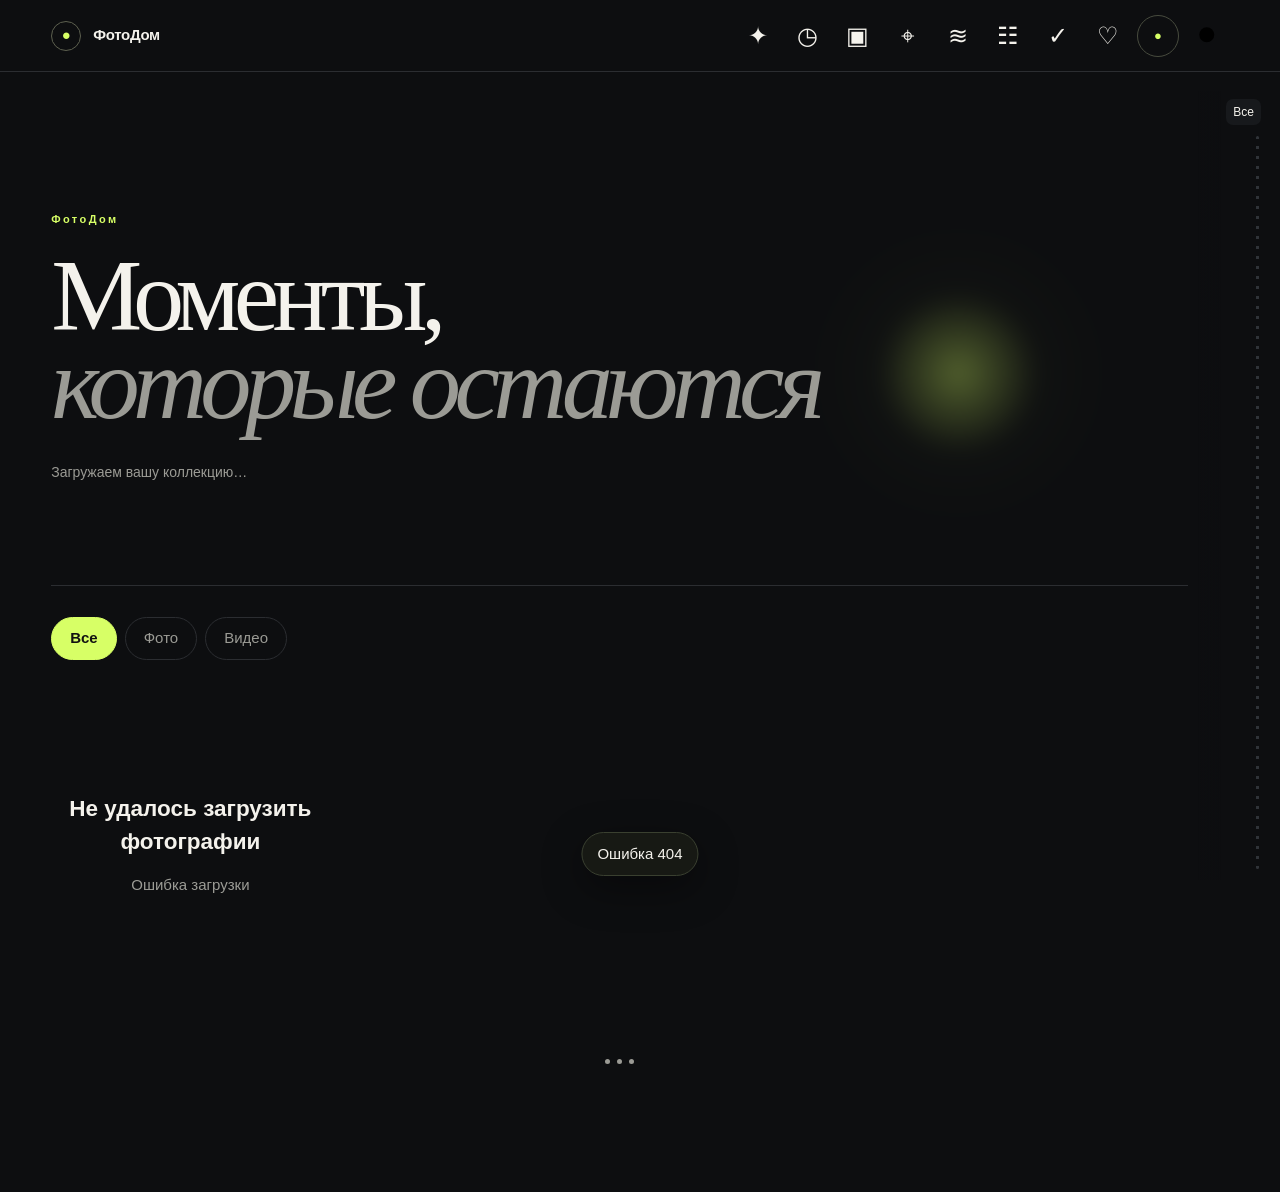
==== commit aad332b2: "изменил дизайн мобильной версии" ====
--- a/static/index.html
+++ b/static/index.html
@@ -6,12 +6,12 @@
   <meta name="theme-color" content="#0d0e10">
   <title>ФотоДом</title>
   <link rel="stylesheet" href="/static/vendor/leaflet/leaflet.css?v=1.9.4">
-  <link rel="stylesheet" href="/static/styles.css?v=16">
+  <link rel="stylesheet" href="/static/styles.css?v=21">
 </head>
 <body>
   <header class="topbar">
     <a class="brand" href="/" aria-label="В начало">
-      <span class="brand-mark">◉</span><span>Мои фотографии</span>
+      <span class="brand-mark">●</span><span>ФотоДом</span>
     </a>
     <div class="header-actions">
       <button class="icon-button" id="smartButton" title="Умный каталог" aria-label="Открыть умный каталог">✦</button>
@@ -23,7 +23,7 @@
       <button class="icon-button" id="selectButton" title="Выбрать несколько" aria-label="Выбрать несколько фотографий">✓</button>
       <button class="icon-button" id="favoritesButton" title="Избранное" aria-label="Показать избранное">♡</button>
       <button class="icon-button account-button" id="accountButton" title="Аккаунт" aria-label="Открыть аккаунт">●</button>
-      <button class="icon-button" id="searchButton" title="Поиск" aria-label="Открыть поиск">⌕</button>
+      <button class="icon-button" id="searchButton" title="Поиск" aria-label="Открыть поиск" aria-expanded="false"><svg viewBox="0 0 24 24" aria-hidden="true"><circle cx="11" cy="11" r="6"></circle><path d="m16 16 4 4"></path></svg></button>
     </div>
   </header>
 
@@ -46,6 +46,11 @@
           <button class="tab" data-type="image">Фото</button>
           <button class="tab" data-type="video">Видео</button>
         </div>
+        <div class="mobile-filter-actions" aria-label="Быстрые фильтры">
+          <button class="mobile-filter" id="mobileFavorites" type="button"><span aria-hidden="true">♡</span> Избранное</button>
+          <button class="mobile-filter" id="mobileYear" type="button" aria-expanded="false"><span aria-hidden="true">◷</span> <b>Годы</b></button>
+          <button class="mobile-filter" id="mobileFilters" type="button"><span aria-hidden="true">≡</span> Фильтр</button>
+        </div>
         <span class="result-count" id="resultCount"></span>
       </div>
       <button class="period-chip" id="periodChip" hidden><span id="periodLabel"></span><b aria-label="Сбросить период">×</b></button>
@@ -64,10 +69,32 @@
   </aside>
   <div class="month-picker" id="monthPicker" hidden></div>
 
+  <nav class="mobile-nav" aria-label="Основная навигация">
+    <button class="mobile-nav-button active" id="mobilePhotos" type="button"><span aria-hidden="true">▦</span><b>Фото</b></button>
+    <button class="mobile-nav-button" id="mobileAlbums" type="button"><span aria-hidden="true">▱</span><b>Альбомы</b></button>
+    <button class="mobile-nav-button" id="mobilePeople" type="button"><span aria-hidden="true">♙</span><b>Люди</b></button>
+    <button class="mobile-nav-button" id="mobileMenuButton" type="button"><span aria-hidden="true">•••</span><b>Меню</b></button>
+  </nav>
+
+  <dialog id="mobileMenuDialog" class="mobile-menu-dialog">
+    <section class="mobile-menu-sheet">
+      <header><div><small>ФОТОДОМ</small><h2>Меню</h2></div><button id="closeMobileMenu" type="button" aria-label="Закрыть">×</button></header>
+      <div class="mobile-menu-grid">
+        <button id="mobileToday" type="button"><span>◷</span><b>В этот день</b></button>
+        <button id="mobileMap" type="button"><span>⌖</span><b>Карта</b></button>
+        <button id="mobileSmart" type="button"><span>✦</span><b>Умный каталог</b></button>
+        <button id="mobileDuplicates" type="button"><span>≋</span><b>Дубли</b></button>
+        <button id="mobileSelect" type="button" data-min-role="editor"><span>✓</span><b>Выбрать</b></button>
+        <button id="mobileAccount" type="button"><span>●</span><b>Аккаунт</b></button>
+      </div>
+    </section>
+  </dialog>
+
   <dialog id="viewer" class="viewer">
     <div class="viewer-bar">
       <div><strong id="viewerName"></strong><small id="viewerMeta"></small></div>
       <div class="viewer-actions">
+        <button id="editMetadata" data-min-role="editor" aria-label="Изменить сведения" title="Изменить сведения">✎</button>
         <button id="albumCurrent" data-min-role="editor" aria-label="Добавить в альбом" title="Добавить в альбом">＋</button>
         <button id="favoriteCurrent" data-min-role="editor" aria-label="Добавить в избранное">♡</button>
         <a id="downloadCurrent" aria-label="Скачать" title="Скачать">↓</a>
@@ -76,7 +103,27 @@
     </div>
     <button class="nav prev" id="prevItem" aria-label="Предыдущий">‹</button>
     <div id="viewerStage" class="viewer-stage"></div>
+    <div class="viewer-footer">
+      <section id="viewerPeople" class="viewer-people" aria-label="Люди на фотографии" hidden></section>
+      <div id="viewerDetails" class="viewer-details" hidden></div>
+    </div>
     <button class="nav next" id="nextItem" aria-label="Следующий">›</button>
+  </dialog>
+
+  <dialog id="metadataDialog" class="panel-dialog compact-dialog">
+    <section class="panel-shell">
+      <header class="panel-header"><div><small>БЕЗ ИЗМЕНЕНИЯ ОРИГИНАЛА</small><h2>Сведения о файле</h2><p id="metadataFileName"></p></div><button data-close="metadataDialog" aria-label="Закрыть">×</button></header>
+      <form id="metadataForm" class="metadata-form">
+        <label class="wide">Название<input id="metadataTitle" maxlength="200" placeholder="Использовать имя файла"></label>
+        <label class="wide">Описание<textarea id="metadataDescription" maxlength="4000" rows="4" placeholder="Что происходит на снимке"></textarea></label>
+        <label class="wide">Дата и время съёмки<input id="metadataTaken" type="datetime-local"><small id="metadataOriginalTaken"></small></label>
+        <label class="wide">Теги<input id="metadataTags" placeholder="семья, отпуск, Урал"><small>Разделяйте теги запятыми</small></label>
+        <label class="wide">Геопозиция<select id="metadataLocationMode"><option value="inherit">Из файла</option><option value="custom">Указать вручную</option><option value="remove">Скрыть геопозицию</option></select></label>
+        <label>Широта<input id="metadataLatitude" type="number" min="-90" max="90" step="any" placeholder="56.8389"></label>
+        <label>Долгота<input id="metadataLongitude" type="number" min="-180" max="180" step="any" placeholder="60.6057"></label>
+        <div class="form-actions wide"><button type="button" id="resetMetadata">Вернуть данные из файла</button><button type="submit">Сохранить</button></div>
+      </form>
+    </section>
   </dialog>
 
   <dialog id="albumsDialog" class="panel-dialog">
@@ -193,6 +240,6 @@
 
   <div id="toast" class="toast" role="status" aria-live="polite"></div>
   <script src="/static/vendor/leaflet/leaflet.js?v=1.9.4" defer></script>
-  <script src="/static/app.js?v=16" defer></script>
+  <script src="/static/app.js?v=21" defer></script>
 </body>
 </html>
--- a/static/styles.css
+++ b/static/styles.css
@@ -3,7 +3,7 @@
 [hidden] { display:none!important; }
 html { background:var(--bg); scroll-behavior:smooth; }
 body { margin:0; background:var(--bg); color:var(--text); font:15px/1.5 Inter,ui-sans-serif,-apple-system,BlinkMacSystemFont,"Segoe UI",sans-serif; }
-button,input { font:inherit; }
+button,input,select,textarea { font:inherit; }
 button,a { -webkit-tap-highlight-color:transparent; }
 .topbar { height:72px; padding:0 clamp(20px,4vw,64px); display:flex; align-items:center; justify-content:space-between; border-bottom:1px solid var(--line); position:sticky; top:0; z-index:20; isolation:isolate; background:var(--bg); }
 .brand { display:flex; gap:12px; align-items:center; color:var(--text); text-decoration:none; font-weight:650; letter-spacing:-.02em; }
@@ -49,6 +49,7 @@
 .tile-name { overflow:hidden; text-overflow:ellipsis; white-space:nowrap; font-size:12px; }
 .tile-date { position:absolute; z-index:2; left:10px; bottom:9px; padding:5px 8px; border:1px solid rgba(255,255,255,.13); border-radius:999px; color:#fff; background:rgba(7,8,9,.67); box-shadow:0 2px 12px rgba(0,0,0,.22); backdrop-filter:blur(8px); font-size:11px; line-height:1; white-space:nowrap; }
 .video-badge { position:absolute; top:12px; left:12px; width:38px; height:38px; border-radius:50%; background:rgba(0,0,0,.6); backdrop-filter:blur(8px); display:grid; place-items:center; font-size:12px; }
+.video-duration { position:absolute; z-index:2; right:10px; bottom:9px; padding:5px 8px; border-radius:999px; color:#fff; background:rgba(7,8,9,.72); font-size:11px; line-height:1; }
 .favorite-badge { position:absolute; right:10px; top:10px; color:var(--accent); font-size:22px; text-shadow:0 1px 8px #000; }
 .empty { text-align:center; color:var(--muted); padding:100px 0; }
 .empty span { font-size:54px; }.empty h2 { color:var(--text); margin:10px 0 5px; }
@@ -81,6 +82,18 @@
 .viewer-bar>div:first-child { min-width:0; }.viewer-bar strong,.viewer-bar small { display:block; overflow:hidden; text-overflow:ellipsis; white-space:nowrap; }.viewer-bar small { color:var(--muted); font-size:11px; margin-top:2px; }
 .viewer-stage { position:absolute; inset:0; width:100vw; height:100vh; height:100dvh; min-width:0; min-height:0; display:grid; place-items:center; padding:70px 60px 0; overflow:hidden; overscroll-behavior:none; }
 .viewer-stage img,.viewer-stage video { display:block; width:100%; height:100%; min-width:0; min-height:0; object-fit:contain; }
+.viewer-stage.is-image { touch-action:none; user-select:none; -webkit-user-select:none; }
+.viewer-stage.is-image img { transform-origin:center; will-change:transform; -webkit-user-drag:none; }
+.viewer-footer { position:absolute; z-index:4; left:50%; bottom:20px; translate:-50% 0; display:grid; justify-items:center; gap:8px; width:max-content; max-width:min(820px,calc(100vw - 120px)); pointer-events:none; }
+.viewer-details { max-width:100%; padding:10px 14px; border:1px solid rgba(255,255,255,.12); border-radius:12px; color:#f3f3ed; background:rgba(8,9,10,.76); box-shadow:0 8px 30px rgba(0,0,0,.28); backdrop-filter:blur(12px); white-space:pre-line; text-align:center; font-size:12px; pointer-events:auto; }
+.viewer-people { display:flex; align-items:center; gap:7px; max-width:100%; padding:7px; overflow-x:auto; border:1px solid rgba(255,255,255,.12); border-radius:999px; background:rgba(8,9,10,.82); box-shadow:0 8px 30px rgba(0,0,0,.28); backdrop-filter:blur(12px); pointer-events:auto; scrollbar-width:none; }
+.viewer-people[hidden] { display:none; }
+.viewer-people::-webkit-scrollbar { display:none; }
+.viewer-people-label { padding:0 6px 0 9px; color:var(--muted); font-size:10px; text-transform:uppercase; letter-spacing:.08em; white-space:nowrap; }
+.viewer-person { display:flex; flex:0 0 auto; align-items:center; gap:7px; max-width:180px; padding:3px 10px 3px 3px; overflow:hidden; border:0; border-radius:999px; color:var(--text); background:#24272b; cursor:pointer; }
+.viewer-person:hover { color:#111; background:var(--accent); }
+.viewer-person img { width:34px; height:34px; flex:0 0 34px; border-radius:50%; object-fit:cover; background:#151619; }
+.viewer-person span { overflow:hidden; text-overflow:ellipsis; white-space:nowrap; font-size:11px; font-weight:700; }
 .viewer[open] ~ * { overscroll-behavior:none; }
 html:has(.viewer[open]),body:has(.viewer[open]) { overflow:hidden; overscroll-behavior:none; }
 .nav { position:absolute; top:50%; translate:0 -50%; width:52px; height:76px; border:0; background:transparent; color:var(--text); font-size:54px; cursor:pointer; opacity:.6; }.nav:hover{opacity:1}.nav.prev{left:8px}.nav.next{right:8px}
@@ -95,6 +108,7 @@
 .panel-header,.map-header { display:flex; align-items:center; justify-content:space-between; gap:20px; padding:24px 26px; border-bottom:1px solid var(--line); }
 .panel-header small,.map-header small { color:var(--accent); font-size:10px; font-weight:750; letter-spacing:.18em; }
 .panel-header h2,.map-header h2 { margin:3px 0 0; font:32px/1 Georgia,serif; }
+.panel-header p { margin:7px 0 0; color:var(--muted); font-size:12px; }
 .panel-header>button,.map-header>button { flex:0 0 auto; width:42px; height:42px; border:0; border-radius:50%; color:var(--text); background:var(--panel); cursor:pointer; font-size:24px; }
 .album-form { display:flex; gap:10px; padding:20px 26px; border-bottom:1px solid var(--line); }
 .album-form input { min-width:0; flex:1; padding:12px 15px; border:1px solid var(--line); border-radius:11px; outline:0; color:var(--text); background:#0d0e10; }
@@ -166,6 +180,10 @@
 .filters-form { display:grid; grid-template-columns:1fr 1fr; gap:14px; padding:22px 26px; }
 .filters-form label { display:grid; gap:6px; color:var(--muted); font-size:12px; }.filters-form .wide { grid-column:1/-1; }
 .filters-form input,.filters-form select { width:100%; min-width:0; height:43px; padding:0 12px; border:1px solid var(--line); border-radius:10px; color:var(--text); background:#0d0e10; outline:0; }
+.metadata-form { display:grid; grid-template-columns:1fr 1fr; gap:14px; max-height:65vh; overflow:auto; padding:22px 26px; }
+.metadata-form label { display:grid; gap:6px; color:var(--muted); font-size:12px; }.metadata-form .wide { grid-column:1/-1; }
+.metadata-form input,.metadata-form select,.metadata-form textarea { width:100%; min-width:0; padding:10px 12px; border:1px solid var(--line); border-radius:10px; color:var(--text); background:#0d0e10; outline:0; resize:vertical; }
+.metadata-form input,.metadata-form select { height:43px; }.metadata-form input:disabled { opacity:.45; }.metadata-form label small { color:#70736e; }
 .form-actions { display:flex; justify-content:flex-end; gap:9px; margin-top:4px; }.form-actions button,.backup-box button { min-height:40px; padding:0 15px; border:1px solid var(--line); border-radius:10px; color:var(--text); background:var(--panel); cursor:pointer; }.form-actions button:last-child { color:#111; border-color:var(--accent); background:var(--accent); font-weight:750; }
 .backup-box { display:flex; align-items:center; justify-content:space-between; gap:15px; padding:18px 26px; border-top:1px solid var(--line); }.backup-box strong,.backup-box small { display:block; }.backup-box small { margin-top:4px; color:var(--muted); font-size:11px; }
 .duplicates-dialog { width:min(900px,calc(100vw - 28px)); }.duplicate-tabs { display:flex; gap:8px; padding:18px 24px 0; }.duplicate-tabs button { padding:9px 14px; border:1px solid var(--line); border-radius:999px; color:var(--muted); background:transparent; cursor:pointer; }.duplicate-tabs button.active { color:#111; border-color:var(--accent); background:var(--accent); }
@@ -206,9 +224,110 @@
   .brand span:last-child{display:none}.topbar{padding-left:10px;padding-right:6px}.brand-mark{width:27px;height:27px}.header-actions{gap:0}.icon-button{width:33px;height:37px;font-size:19px}
   .panel-dialog{width:calc(100vw - 16px);max-height:calc(100dvh - 16px)}.panel-header,.map-header{padding:16px}.panel-header h2,.map-header h2{font-size:24px}.album-form{padding:14px;flex-direction:column}.album-form button{height:42px}.album-list{padding:7px}.album-card{grid-template-columns:64px minmax(0,1fr) 36px}.album-cover{width:64px;height:56px}
   .map-popup,.map-popup img{width:145px}.map-popup img{height:96px}
-  .filters-form{padding:16px;gap:11px}.backup-box{align-items:flex-start;padding:16px;flex-direction:column}.duplicate-list{max-height:64vh}.selection-bar{left:8px;right:8px;translate:0;overflow-x:auto;justify-content:flex-start}.selection-bar strong,.selection-bar button{flex:0 0 auto}.selection-bar button{font-size:12px}
+  .filters-form,.metadata-form{padding:16px;gap:11px}.metadata-form{grid-template-columns:1fr}.metadata-form label,.metadata-form .wide{grid-column:1}.viewer-footer{max-width:calc(100vw - 28px);bottom:12px}.viewer-people-label{display:none}.backup-box{align-items:flex-start;padding:16px;flex-direction:column}.duplicate-list{max-height:64vh}.selection-bar{left:8px;right:8px;translate:0;overflow-x:auto;justify-content:flex-start}.selection-bar strong,.selection-bar button{flex:0 0 auto}.selection-bar button{font-size:12px}
   .smart-progress{margin:12px 12px 0}.smart-collections{grid-template-columns:1fr;max-height:62vh;padding:12px}.smart-card{min-height:112px}.smart-footer{align-items:flex-start;padding:12px;flex-direction:column}
   .people-filter-bar{align-items:stretch;padding:10px;flex-wrap:wrap}.people-mode{flex:1 1 100%}.people-mode button{flex:1}.people-filter-bar>span{text-align:left;align-self:center}.people-list{grid-template-columns:repeat(2,minmax(0,1fr));padding:10px}.person-faces-list{grid-template-columns:repeat(3,minmax(0,1fr));padding:10px}.person-actions{padding:10px}
   .account-form{grid-template-columns:1fr;padding:16px}.account-form h3{grid-column:1}.users-section{padding:16px}.user-form{grid-template-columns:1fr}.user-card{grid-template-columns:1fr 1fr}.user-identity,.user-password{grid-column:1/-1}.account-footer{padding:14px 16px}.login-card{padding:28px 22px}.login-card h1{font-size:43px}.login-brand{margin-bottom:34px}
 }
+.mobile-filter-actions,.mobile-nav { display:none; }
+.mobile-menu-dialog { border:0; padding:0; color:var(--text); background:transparent; }
+.mobile-menu-dialog::backdrop { background:rgba(0,0,0,.68); backdrop-filter:blur(6px); }
+.mobile-menu-sheet { border:1px solid var(--line); border-bottom:0; border-radius:24px 24px 0 0; background:#111315; box-shadow:0 -24px 80px rgba(0,0,0,.5); }
+.mobile-menu-sheet>header { display:flex; align-items:center; justify-content:space-between; padding:20px 20px 14px; border-bottom:1px solid var(--line); }
+.mobile-menu-sheet>header small { color:var(--accent); font-size:9px; font-weight:800; letter-spacing:.18em; }
+.mobile-menu-sheet>header h2 { margin:2px 0 0; font-size:24px; }
+.mobile-menu-sheet>header>button { width:42px; height:42px; border:0; border-radius:50%; color:var(--text); background:#222529; font-size:24px; }
+.mobile-menu-grid { display:grid; grid-template-columns:repeat(3,minmax(0,1fr)); gap:8px; padding:14px 14px calc(18px + env(safe-area-inset-bottom)); }
+.mobile-menu-grid button { min-height:92px; padding:12px 6px; border:1px solid var(--line); border-radius:15px; color:var(--text); background:#191b1e; }
+.mobile-menu-grid button span,.mobile-menu-grid button b { display:block; }
+.mobile-menu-grid button span { margin-bottom:7px; color:var(--accent); font-size:23px; }
+.mobile-menu-grid button b { font-size:11px; font-weight:650; }
+
+@media(max-width:760px){
+  body { padding-bottom:calc(72px + env(safe-area-inset-bottom)); }
+  .topbar { height:58px; padding:0 12px 0 14px; border-bottom-color:rgba(255,255,255,.06); background:rgba(7,8,9,.91); backdrop-filter:blur(18px); }
+  .brand { gap:8px; font-size:18px; font-weight:760; letter-spacing:-.035em; }
+  .brand span:last-child { display:block; }
+  .brand-mark { width:20px; height:20px; border:0; color:var(--accent); font-size:11px; }
+  .header-actions { gap:0; }
+  .header-actions .icon-button { display:none; }
+  .header-actions #accountButton,.header-actions #searchButton { display:grid; width:38px; height:38px; }
+  .header-actions #accountButton { border-color:#3d4134; }
+  .header-actions #searchButton svg { width:19px; height:19px; fill:none; stroke:currentColor; stroke-width:2; stroke-linecap:round; }
+  .header-actions #searchButton[aria-expanded="true"] { color:#0b0c0d; background:var(--accent); }
+
+  main { width:100%; padding:0 0 28px; }
+  .hero { padding:9px 12px 5px; border:0; }
+  .hero::after,.hero .eyebrow,.hero h1 { display:none; }
+  .summary { overflow:hidden; color:#777b82; font-size:11px; text-overflow:ellipsis; white-space:nowrap; }
+  .summary.storage-warning { display:block; white-space:normal; }
+
+  .controls { position:sticky; z-index:17; top:58px; padding:8px 10px 9px; border-bottom:1px solid rgba(255,255,255,.06); background:linear-gradient(to bottom,rgba(7,8,9,.98),rgba(7,8,9,.93)); backdrop-filter:blur(18px); }
+  .search-wrap { display:none; }
+  .search-wrap.open { display:flex; max-height:none; height:43px; margin:0 0 8px; padding:0 13px; overflow:visible; opacity:1; border:1px solid #292c31; border-radius:14px; background:#17191c; }
+  .search-wrap>span { color:#c7c9cc; font-size:19px; }
+  .search-wrap input { min-width:0; font-size:16px; }
+  .search-wrap input::placeholder { color:#74777d; }
+  .search-wrap kbd { display:none; }
+  .filter-row { justify-content:flex-start; gap:7px; overflow-x:auto; overscroll-behavior-inline:contain; scrollbar-width:none; }
+  .filter-row::-webkit-scrollbar { display:none; }
+  .tabs,.mobile-filter-actions { display:flex; flex:0 0 auto; gap:7px; }
+  .mobile-filter-actions { display:flex; }
+  .tab,.mobile-filter { min-height:36px; padding:0 13px; border:1px solid #303338; border-radius:999px; color:#b1b3b7; background:#151719; font-size:12px; white-space:nowrap; }
+  .tab.active,.mobile-filter.active { color:#0b0c0d; border-color:var(--accent); background:var(--accent); font-weight:750; }
+  .mobile-filter span { margin-right:3px; }
+  .mobile-filter b { font-weight:inherit; }
+  .result-count { display:none; }
+  .period-chip { margin:8px 4px 0 0; padding:5px 8px 5px 11px; font-size:11px; }
+
+  .gallery { grid-template-columns:repeat(3,minmax(0,1fr)); gap:3px; padding:0 3px; }
+  .month-title { padding:24px 9px 8px; gap:8px; font:650 18px/1.2 Inter,ui-sans-serif,sans-serif; letter-spacing:-.025em; }
+  .month-title span { font-size:9px; }
+  .tile,.tile:nth-of-type(7n+2),.tile:nth-of-type(7n+5) { grid-row:auto; aspect-ratio:1; border-radius:3px; }
+  .tile-overlay,.tile-date { display:none; }
+  .tile:hover img,.tile:hover>video { transform:none; }
+  .favorite-badge { top:6px; right:7px; font-size:17px; }
+  .video-badge { top:7px; left:7px; width:27px; height:27px; font-size:9px; }
+  .video-duration { right:6px; bottom:6px; padding:4px 6px; font-size:9px; }
+  .selection-check { left:7px; top:7px; width:25px; height:25px; }
+  .empty { padding:70px 20px; }
+  .sentinel { height:76px; }
+
+  body:not(.timeline-open) .timeline { display:none!important; }
+  body.timeline-open .timeline { display:flex!important; position:fixed; z-index:48; inset:auto 8px calc(76px + env(safe-area-inset-bottom)) 8px; width:auto; max-height:50dvh; padding:14px; overflow:auto; align-items:stretch; border:1px solid #383b40; border-radius:19px; background:rgba(17,19,21,.98); box-shadow:0 18px 70px rgba(0,0,0,.62); backdrop-filter:blur(20px); }
+  .timeline-all,.timeline-undated { width:100%; min-height:39px; margin:0 0 8px; padding:8px 10px; border:1px solid var(--line); text-align:left; }
+  .timeline-track { flex:none; width:100%; }
+  .timeline-track::after { display:none; }
+  #timelineYears { height:auto; display:grid; grid-template-columns:repeat(4,minmax(0,1fr)); gap:6px; }
+  .timeline-year { min-height:39px; padding:8px 4px; border:1px solid var(--line); border-radius:10px; background:#1c1f22; font-size:12px; text-align:center; }
+  .timeline-year::after { display:none; }
+  .timeline-year.active,.timeline-all.active,.timeline-undated.active { color:#0b0c0d; border-color:var(--accent); background:var(--accent); }
+  .month-picker { z-index:55; inset:auto 8px calc(76px + env(safe-area-inset-bottom)) 8px!important; width:auto; max-width:none; }
+
+  .mobile-nav { position:fixed; z-index:45; inset:auto 0 0; height:calc(66px + env(safe-area-inset-bottom)); padding:5px 8px env(safe-area-inset-bottom); display:grid; grid-template-columns:repeat(4,1fr); border-top:1px solid rgba(255,255,255,.09); background:rgba(8,9,10,.94); box-shadow:0 -10px 35px rgba(0,0,0,.32); backdrop-filter:blur(20px); }
+  .mobile-nav-button { display:grid; place-content:center; justify-items:center; gap:1px; min-width:0; border:0; border-radius:12px; color:#8b8e94; background:transparent; }
+  .mobile-nav-button span { height:25px; font-size:20px; line-height:23px; }
+  .mobile-nav-button b { font-size:10px; font-weight:650; }
+  .mobile-nav-button.active { color:var(--accent); }
+  .mobile-nav-button:active { background:#1d201b; }
+
+  .mobile-menu-dialog { width:100%; max-width:none; max-height:none; margin:auto 0 0; }
+  .mobile-menu-dialog[open] { display:block; }
+  .mobile-menu-sheet { padding-bottom:env(safe-area-inset-bottom); }
+  .selection-bar { bottom:calc(76px + env(safe-area-inset-bottom)); }
+  .toast { bottom:calc(78px + env(safe-area-inset-bottom)); }
+
+  .viewer-bar { height:58px; padding:0 7px 0 12px; }
+  .viewer-bar>div:first-child { max-width:38vw; }
+  .viewer-actions { gap:0; }
+  .viewer-actions button,.viewer-actions a { width:37px; height:40px; font-size:20px; }
+  .viewer-stage { padding:58px 0 0; }
+  .nav { display:none; }
+}
+
+@media(max-width:480px){
+  .gallery { grid-template-columns:repeat(2,minmax(0,1fr)); gap:4px; padding:0 4px; }
+  .tile,.tile:nth-of-type(7n+2),.tile:nth-of-type(7n+5) { border-radius:4px; }
+}
+
 @media(prefers-reduced-motion:reduce){*{scroll-behavior:auto!important;animation:none!important;transition:none!important}}
